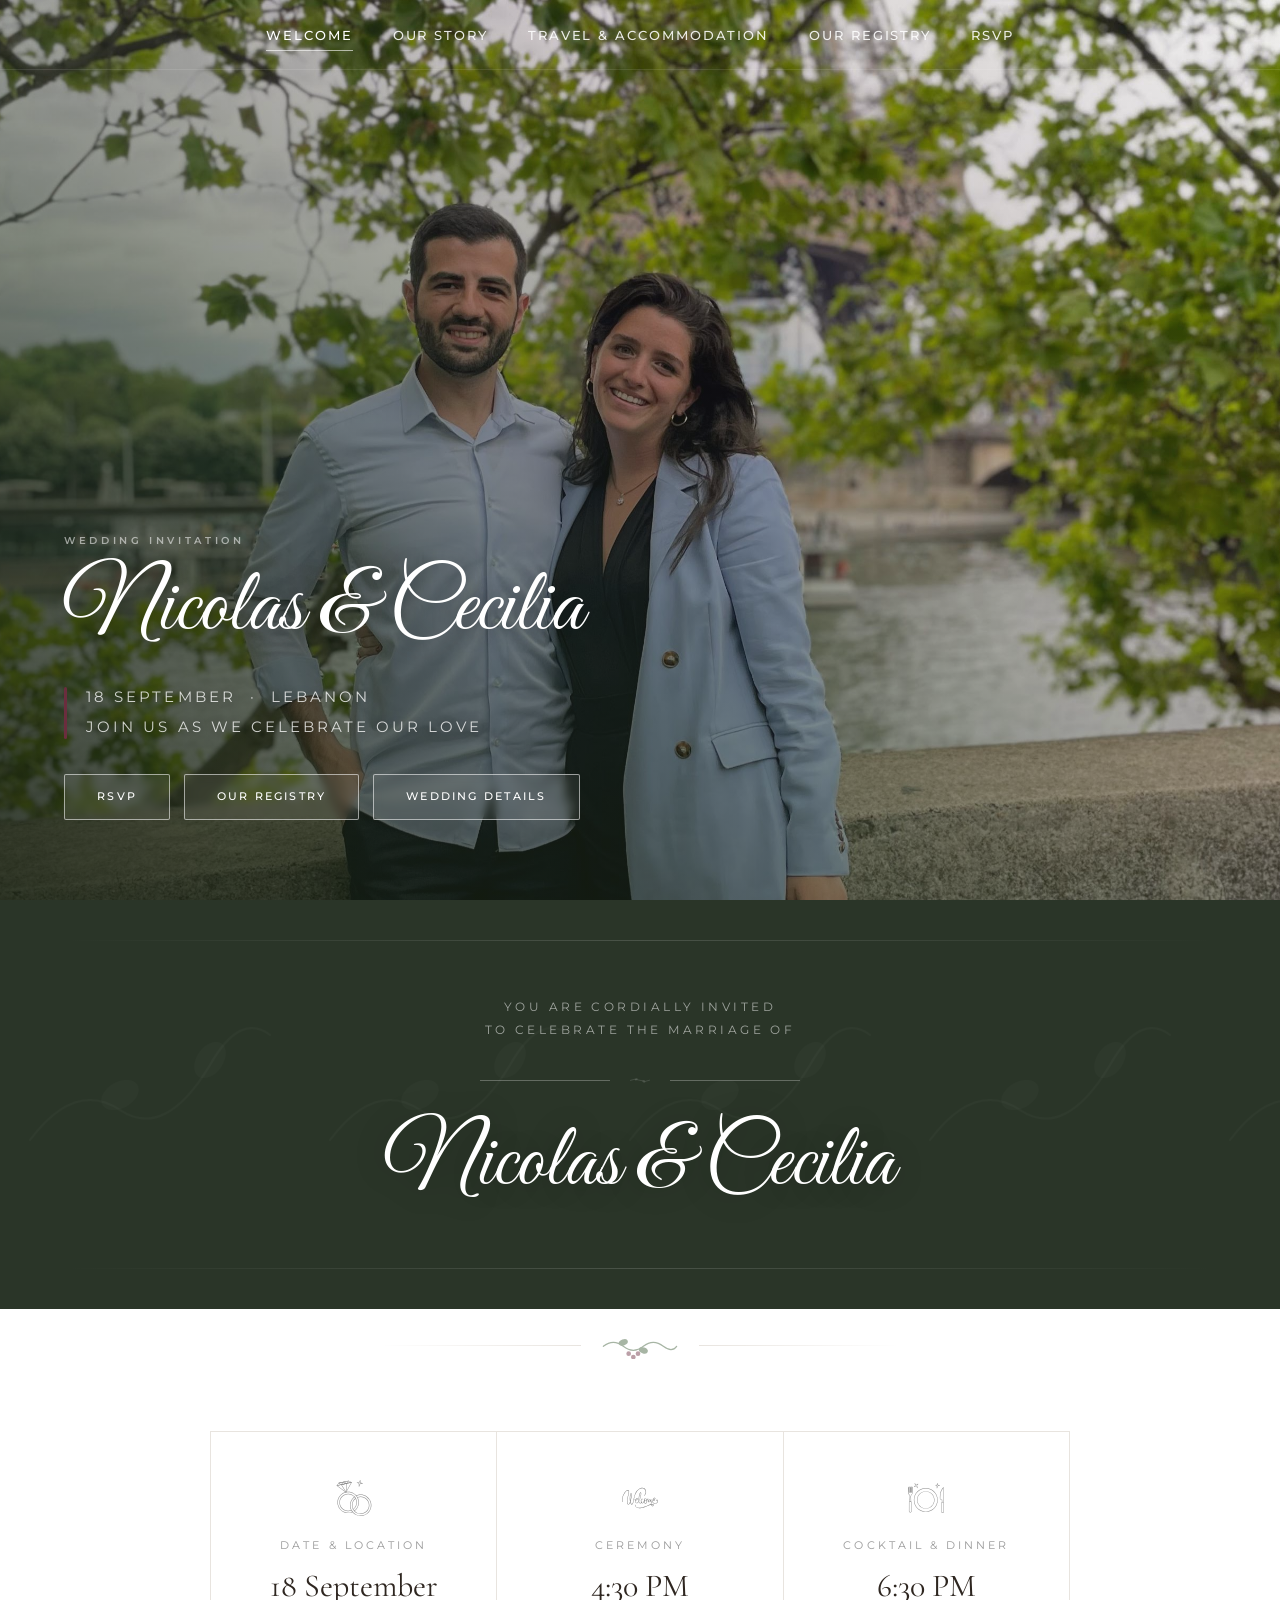
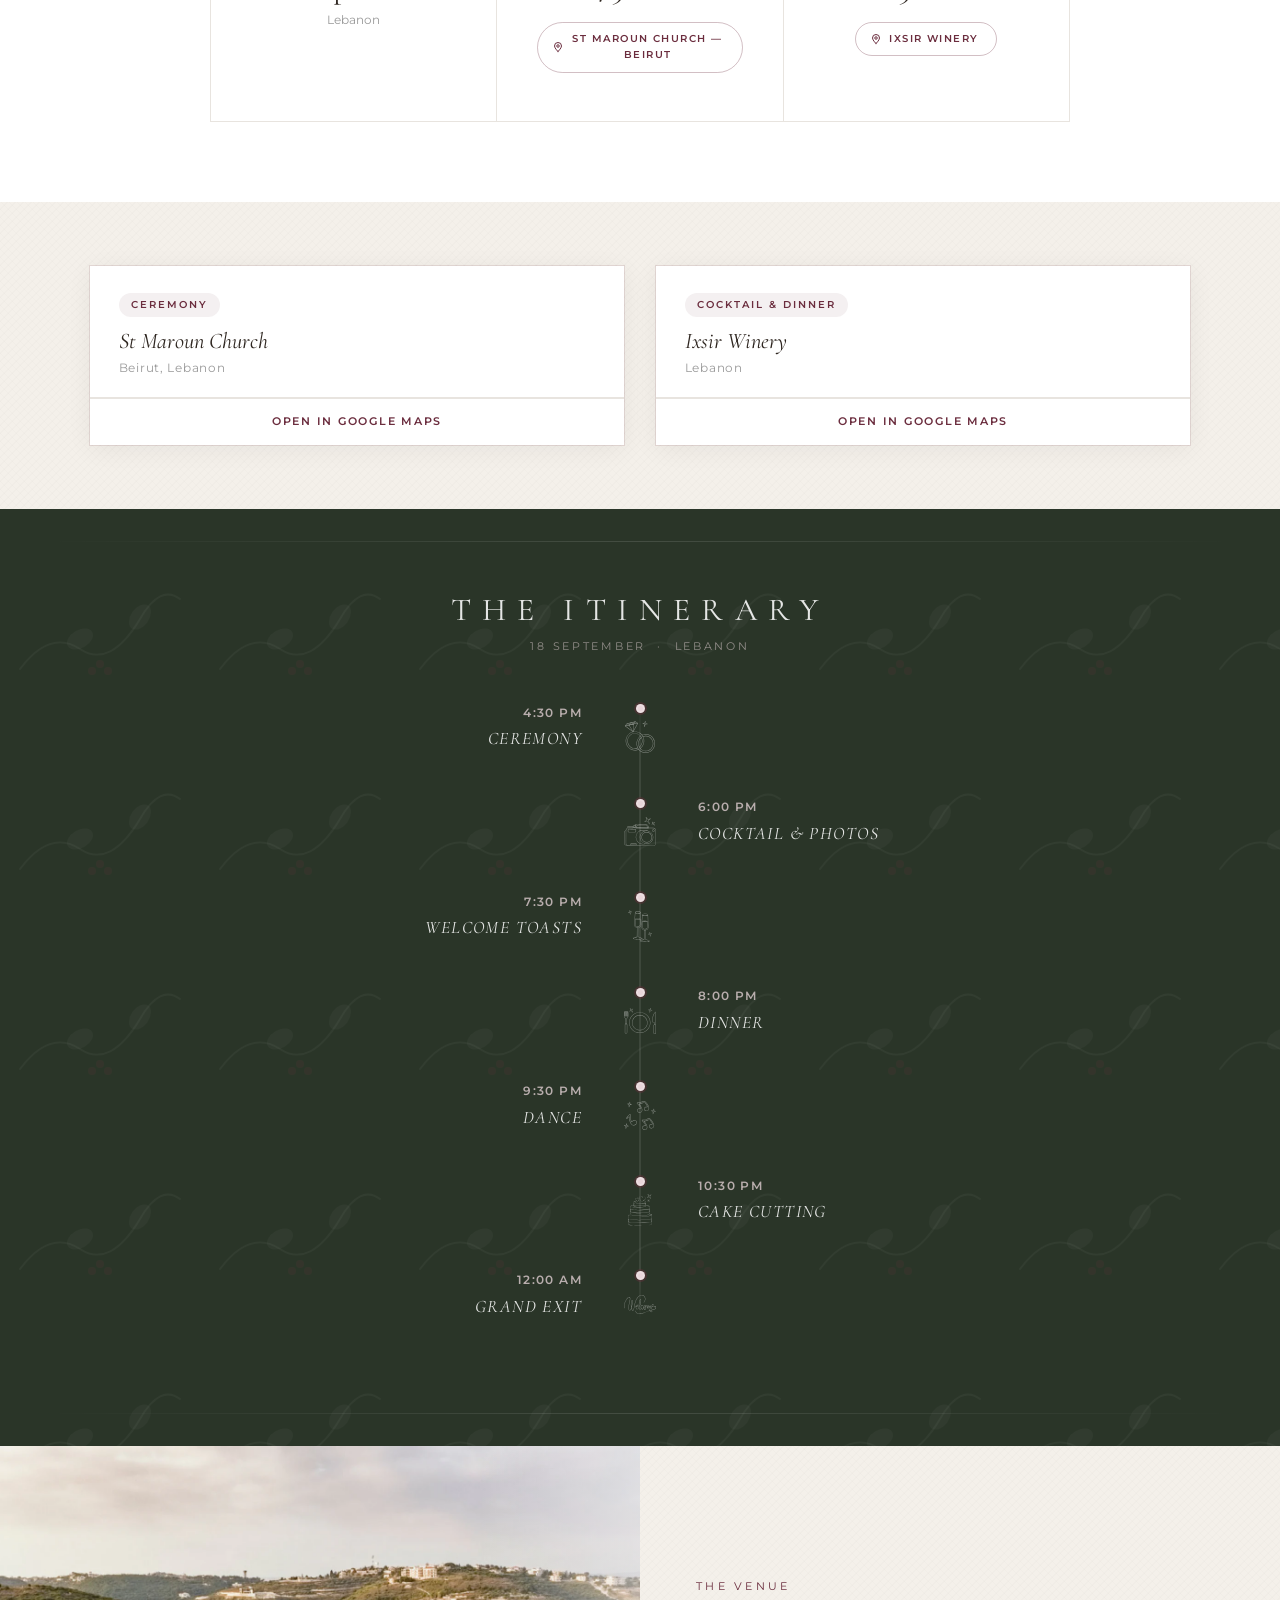
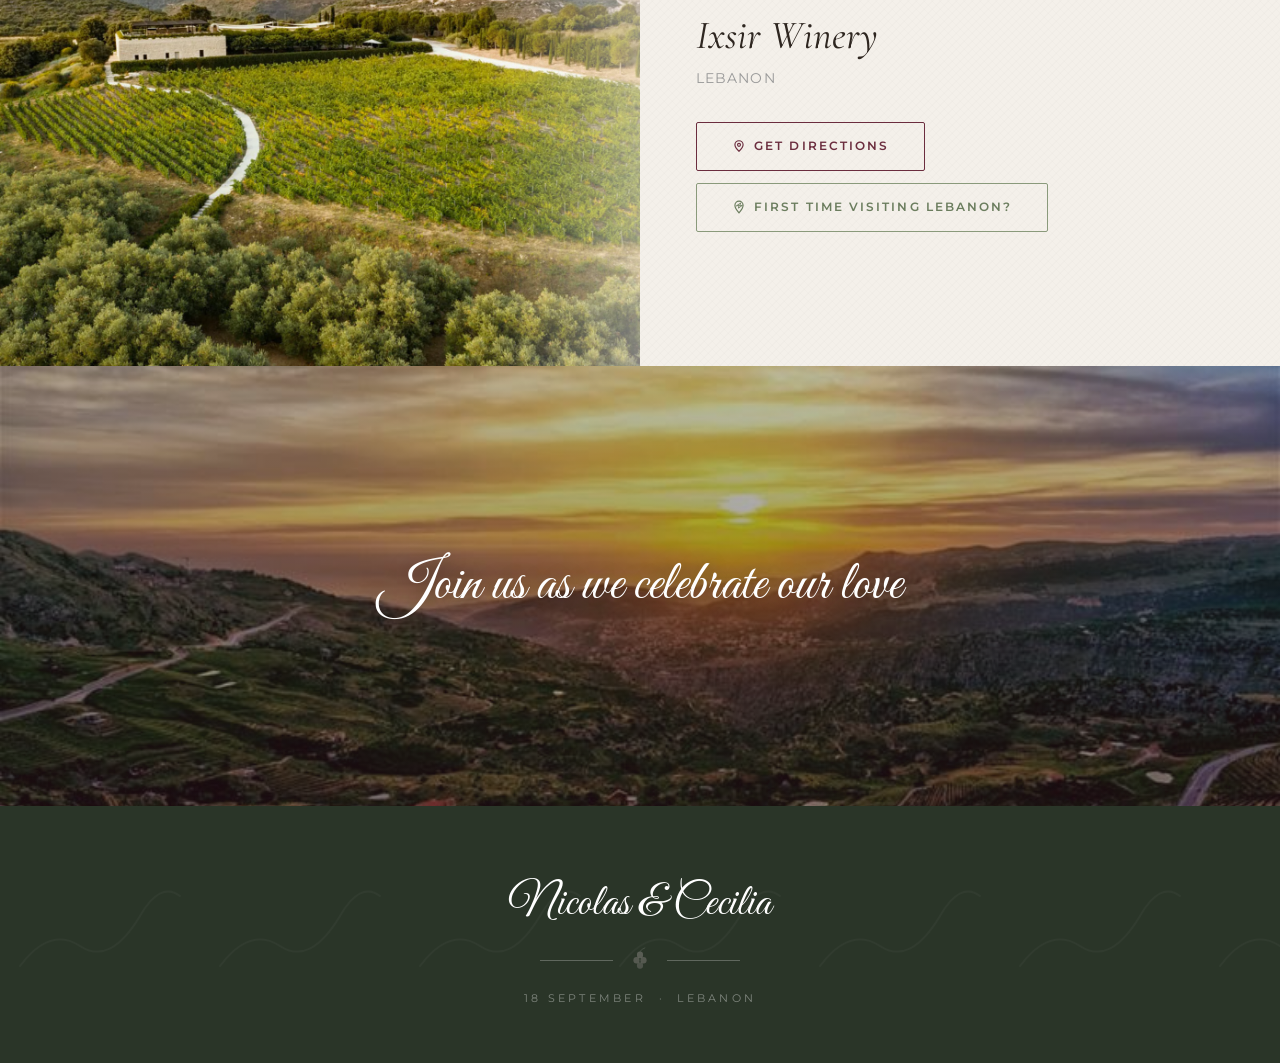
==== index.html @ f7b19413 "Updates on 7 April" ====
<!DOCTYPE html>
<html lang="en">
<head>
    <meta charset="UTF-8">
    <meta name="viewport" content="width=device-width, initial-scale=1.0">
    <title>Nicolas & Cecilia — Wedding</title>

    <!-- Google Fonts -->
    <link rel="preconnect" href="https://fonts.googleapis.com">
    <link rel="preconnect" href="https://fonts.gstatic.com" crossorigin>
    <link href="https://fonts.googleapis.com/css2?family=Cormorant+Garamond:ital,wght@0,400;0,600;1,400&family=Great+Vibes&family=Montserrat:wght@300;400;500;600&display=swap" rel="stylesheet">

    <!-- Stylesheets -->
    <link rel="stylesheet" href="css/style.css">

    <!-- Leaflet CSS (local copy for offline support) -->
    <link rel="stylesheet" href="css/leaflet.css">

    <style>
    /* ============================================================
       HOME PAGE — WINERY EDITION
    ============================================================ */

    /* ---- HERO (home page overrides only) ---- */
    .hero {
        background-image: url('images/Home Page/Picture 1 - Top part.jpg');
        background-position: center 20%;
    }
    /* Winery-toned overlay: deep forest-green bottom-left → wine dark */
    .hero::before {
        background: linear-gradient(
            to top right,
            rgba(22, 32, 18, 0.88) 0%,
            rgba(32, 44, 28, 0.55) 38%,
            rgba(46, 18, 28, 0.22) 70%,
            rgba(22, 14, 10, 0.04) 100%
        );
    }

    .btn-outline-white {
        display: inline-block;
        font-family: var(--font-body);
        font-size: 0.7rem;
        font-weight: 500;
        letter-spacing: 0.2em;
        text-transform: uppercase;
        padding: 0.8rem 2rem;
        border: 1px solid rgba(255,255,255,0.55);
        color: #fff;
        border-radius: 2px;
        transition: all 0.35s;
        text-decoration: none;
        cursor: pointer;
        background: rgba(255,255,255,0.07);
        backdrop-filter: blur(4px);
        -webkit-backdrop-filter: blur(4px);
    }
    .btn-outline-white:hover {
        background: rgba(255,255,255,0.2);
        border-color: rgba(255,255,255,0.9);
        color: #fff;
    }


    /* ---- SECTION 2: INVITATION (elegant typographic panel) ---- */
    .invitation-section {
        background-color: var(--forest);
        background-image: url("data:image/svg+xml,%3Csvg xmlns='http://www.w3.org/2000/svg' width='300' height='300'%3E%3Cpath d='M30 240 Q75 180 120 210 Q165 240 210 165 Q240 112 270 135' stroke='rgba(255,255,255,0.025)' stroke-width='2' fill='none' stroke-linecap='round'/%3E%3Cellipse cx='120' cy='195' rx='20' ry='13' transform='rotate(-30 120 195)' fill='rgba(255,255,255,0.02)'/%3E%3Cellipse cx='210' cy='160' rx='20' ry='13' transform='rotate(-55 210 160)' fill='rgba(255,255,255,0.02)'/%3E%3C/svg%3E");
        background-size: 300px 300px;
        padding: 6rem 2rem;
        text-align: center;
        color: #fff;
        position: relative;
    }

    .invitation-section::before {
        content: '';
        position: absolute;
        top: 2.5rem; left: 4rem; right: 4rem;
        height: 1px;
        background: linear-gradient(to right, transparent, rgba(255,255,255,0.15), transparent);
    }
    .invitation-section::after {
        content: '';
        position: absolute;
        bottom: 2.5rem; left: 4rem; right: 4rem;
        height: 1px;
        background: linear-gradient(to right, transparent, rgba(255,255,255,0.15), transparent);
    }

    .invitation-inner {
        max-width: 680px;
        margin: 0 auto;
    }

    .invitation-lead {
        font-family: var(--font-body);
        font-size: 0.72rem;
        letter-spacing: 0.3em;
        text-transform: uppercase;
        color: rgba(255,255,255,0.55);
        margin-bottom: 2.2rem;
        line-height: 2;
    }

    .invitation-names {
        font-family: var(--font-script);
        font-size: clamp(3.5rem, 8vw, 5.5rem);
        color: #fff;
        line-height: 1.1;
        text-shadow: 0 2px 30px rgba(0,0,0,0.25);
    }

    /* Vine ornament between text and names */
    .invitation-ornament {
        display: flex;
        align-items: center;
        justify-content: center;
        gap: 1.2rem;
        margin: 1.8rem auto 2rem;
        max-width: 320px;
        opacity: 0.45;
    }
    .invitation-ornament::before,
    .invitation-ornament::after {
        content: '';
        flex: 1;
        height: 1px;
        background: rgba(255,255,255,0.6);
    }
    .invitation-ornament svg {
        width: 22px;
        flex-shrink: 0;
    }


    /* ---- SECTION 3: VINE SEPARATOR (between sections) ---- */
    .vine-divider {
        display: flex;
        align-items: center;
        justify-content: center;
        gap: 1.2rem;
        padding: 0.5rem 2rem;
        background: var(--warm-white);
    }
    .vine-divider::before,
    .vine-divider::after {
        content: '';
        flex: 1;
        max-width: 200px;
        height: 1px;
        background: linear-gradient(to right, transparent, var(--border-light));
    }
    .vine-divider::after {
        background: linear-gradient(to left, transparent, var(--border-light));
    }
    .vine-divider svg {
        width: 48px;
        flex-shrink: 0;
        opacity: 0.55;
    }


    /* ---- SECTION 3: INFO CARDS ---- */
    .info-cards-section {
        background: var(--warm-white);
        padding: 3rem 2rem 5rem;
    }

    .info-cards {
        display: flex;
        gap: 0;
        justify-content: center;
        flex-wrap: wrap;
        margin-top: 0;
        border: 1px solid var(--border-light);
        max-width: 860px;
        margin: 0 auto;
    }

    .info-card {
        text-align: center;
        padding: 3rem 2.5rem;
        min-width: 240px;
        flex: 1;
        border-right: 1px solid var(--border-light);
        position: relative;
    }
    .info-card:last-child { border-right: none; }

    .info-card .card-icon {
        width: 36px;
        height: 36px;
        margin: 0 auto 1.3rem;
        opacity: 0.6;
    }

    .info-card .card-label {
        font-family: var(--font-body);
        font-size: 0.68rem;
        letter-spacing: 0.28em;
        text-transform: uppercase;
        color: var(--text-light);
        margin-bottom: 0.7rem;
    }

    .info-card .card-value {
        font-family: var(--font-heading);
        font-size: 2rem;
        color: var(--text-dark);
        line-height: 1.25;
        font-weight: 400;
    }

    .info-card .card-sub {
        font-family: var(--font-body);
        font-size: 0.78rem;
        color: var(--text-light);
        margin-top: 0.3rem;
    }

    /* Sleek pill location button */
    .card-place-btn {
        display: inline-flex;
        align-items: center;
        gap: 0.45rem;
        font-family: var(--font-body);
        font-size: 0.65rem;
        font-weight: 600;
        letter-spacing: 0.14em;
        text-transform: uppercase;
        color: var(--wine);
        background: transparent;
        border: 1px solid rgba(107,45,62,0.3);
        border-radius: 50px;
        padding: 0.5rem 1.1rem 0.5rem 0.85rem;
        margin-top: 1rem;
        transition: background 0.25s, border-color 0.25s, color 0.25s;
        text-decoration: none;
    }
    .card-place-btn svg {
        width: 12px;
        height: 12px;
        flex-shrink: 0;
    }
    .card-place-btn:hover {
        background: var(--wine);
        border-color: var(--wine);
        color: #fff;
    }
    .card-place-btn:hover svg path { stroke: #fff; }


    /* ---- MAPS SECTION ---- */
    .maps-section {
        background: var(--parchment);
        background-image:
            repeating-linear-gradient(45deg,  rgba(0,0,0,0.01) 0, rgba(0,0,0,0.01) 1px, transparent 0, transparent 50%),
            repeating-linear-gradient(-45deg, rgba(0,0,0,0.01) 0, rgba(0,0,0,0.01) 1px, transparent 0, transparent 50%);
        background-size: 8px 8px;
        padding: 4rem 2rem;
    }

    .maps-grid {
        display: grid;
        grid-template-columns: 1fr 1fr;
        gap: 2rem;
        max-width: 1100px;
        margin: 0 auto;
    }

    .map-card {
        background: #fff;
        box-shadow:
            0 0 0 1px rgba(107,45,62,0.12),
            0 4px 24px rgba(0,0,0,0.06);
        overflow: hidden;
        display: flex;
        flex-direction: column;
    }

    .map-card-label {
        padding: 1.5rem 1.8rem 1.2rem;
        border-bottom: 1px solid var(--border-light);
    }

    .map-card-tag {
        display: inline-block;
        font-family: var(--font-body);
        font-size: 0.62rem;
        font-weight: 600;
        letter-spacing: 0.2em;
        text-transform: uppercase;
        color: var(--wine);
        background: rgba(107,45,62,0.07);
        border-radius: 50px;
        padding: 0.25rem 0.75rem;
        margin-bottom: 0.6rem;
    }

    .map-card-title {
        font-family: var(--font-heading);
        font-size: 1.4rem;
        color: var(--text-dark);
        font-style: italic;
        margin-bottom: 0.2rem;
    }

    .map-card-sub {
        font-family: var(--font-body);
        font-size: 0.73rem;
        color: var(--text-light);
        letter-spacing: 0.06em;
    }

    .map-embed {
        height: 300px;
        position: relative;
        overflow: hidden;
        flex: 1;
        /* Override default Leaflet link colour to match site theme */
    }

    /* Leaflet attribution link colour */
    .map-embed .leaflet-control-attribution a {
        color: var(--wine) !important;
    }

    .map-card-btn {
        display: block;
        text-align: center;
        font-family: var(--font-body);
        font-size: 0.68rem;
        font-weight: 600;
        letter-spacing: 0.16em;
        text-transform: uppercase;
        color: var(--wine);
        padding: 0.9rem 1.5rem;
        border-top: 1px solid var(--border-light);
        transition: background 0.25s, color 0.25s;
        text-decoration: none;
    }

    .map-card-btn:hover {
        background: var(--wine);
        color: #fff;
    }

    @media (max-width: 768px) {
        .maps-grid { grid-template-columns: 1fr; gap: 1.5rem; }
        .map-embed { height: 240px; }
        .maps-section { padding: 3rem 1.5rem; }
    }


    /* ---- SECTION 4: ITINERARY (winery cellar feel) ---- */
    .itinerary-section {
        background-color: var(--forest);
        /* Repeating vine-leaf tile — very subtle */
        background-image: url("data:image/svg+xml,%3Csvg xmlns='http://www.w3.org/2000/svg' width='200' height='200'%3E%3Cpath d='M20 160 Q50 120 80 140 Q110 160 140 110 Q160 75 180 90' stroke='rgba(255,255,255,0.04)' stroke-width='1.8' fill='none' stroke-linecap='round'/%3E%3Cellipse cx='80' cy='130' rx='14' ry='9' transform='rotate(-30 80 130)' fill='rgba(255,255,255,0.03)'/%3E%3Cellipse cx='140' cy='108' rx='14' ry='9' transform='rotate(-55 140 108)' fill='rgba(255,255,255,0.03)'/%3E%3Ccircle cx='100' cy='155' r='4' fill='rgba(107,45,62,0.15)'/%3E%3Ccircle cx='108' cy='162' r='4' fill='rgba(107,45,62,0.15)'/%3E%3Ccircle cx='92' cy='162' r='4' fill='rgba(107,45,62,0.15)'/%3E%3C/svg%3E");
        background-size: 200px 200px;
        padding: 5rem 2rem;
        position: relative;
    }

    /* Thin top/bottom border inside the section */
    .itinerary-section::before {
        content: '';
        position: absolute;
        top: 2rem; left: 3rem; right: 3rem;
        height: 1px;
        background: linear-gradient(to right, transparent, rgba(255,255,255,0.12), transparent);
    }
    .itinerary-section::after {
        content: '';
        position: absolute;
        bottom: 2rem; left: 3rem; right: 3rem;
        height: 1px;
        background: linear-gradient(to right, transparent, rgba(255,255,255,0.12), transparent);
    }

    /* Section heading styled like a winery program title */
    .itinerary-heading {
        font-family: var(--font-heading);
        font-size: clamp(1.4rem, 3vw, 2rem);
        letter-spacing: 0.35em;
        text-transform: uppercase;
        color: rgba(255,255,255,0.88);
        text-align: center;
        margin-bottom: 0.5rem;
    }
    .itinerary-subheading {
        font-family: var(--font-body);
        font-size: 0.68rem;
        letter-spacing: 0.25em;
        text-transform: uppercase;
        color: rgba(232,213,217,0.55);
        text-align: center;
        margin-bottom: 3rem;
    }

    /* Timeline */
    .itinerary-timeline {
        position: relative;
        max-width: 780px;
        margin: 0 auto;
    }
    .itinerary-timeline::before {
        content: '';
        position: absolute;
        top: 0; bottom: 0;
        left: 50%;
        transform: translateX(-50%);
        width: 1px;
        background: linear-gradient(to bottom, transparent, rgba(255,255,255,0.18) 8%, rgba(255,255,255,0.18) 92%, transparent);
    }

    .timeline-row {
        display: grid;
        grid-template-columns: 1fr 52px 1fr;
        align-items: center;
        margin-bottom: 2.8rem;
    }
    .timeline-left  { text-align: right; padding-right: 2rem; }
    .timeline-right { text-align: left;  padding-left:  2rem; }

    .timeline-center {
        display: flex;
        flex-direction: column;
        align-items: center;
        gap: 0.5rem;
        position: relative;
        z-index: 2;
    }
    .timeline-dot {
        width: 9px; height: 9px;
        border-radius: 50%;
        background: var(--wine-light);
        border: 2px solid rgba(255,255,255,0.2);
        box-shadow: 0 0 0 2px rgba(107,45,62,0.4);
        flex-shrink: 0;
    }
    .timeline-icon {
        width: 32px; height: 32px;
        object-fit: contain;
        opacity: 0.45;
        filter: brightness(0) invert(1);
    }

    .timeline-time {
        font-family: var(--font-body);
        font-size: 0.72rem;
        font-weight: 600;
        letter-spacing: 0.12em;
        color: rgba(232,213,217,0.75);
        text-transform: uppercase;
        margin-bottom: 0.2rem;
    }
    .timeline-label {
        font-family: var(--font-heading);
        font-size: 1.1rem;
        letter-spacing: 0.08em;
        text-transform: uppercase;
        color: rgba(255,255,255,0.88);
        font-style: italic;
    }


    /* ---- SECTION 5: VENUE ---- */
    .venue-section {
        display: grid;
        grid-template-columns: 1fr 1fr;
        min-height: 520px;
    }
    .venue-img {
        background: url('images/Home Page/winery.webp') center/cover no-repeat;
        min-height: 420px;
        position: relative;
    }
    /* Subtle wine-toned edge vignette on venue photo */
    .venue-img::after {
        content: '';
        position: absolute;
        inset: 0;
        background: linear-gradient(to right, transparent 75%, rgba(250,248,245,0.5));
    }
    .venue-info {
        display: flex;
        flex-direction: column;
        justify-content: center;
        padding: 4rem 3.5rem;
        background: var(--parchment);
        background-image:
            repeating-linear-gradient(45deg,  rgba(0,0,0,0.01) 0, rgba(0,0,0,0.01) 1px, transparent 0, transparent 50%),
            repeating-linear-gradient(-45deg, rgba(0,0,0,0.01) 0, rgba(0,0,0,0.01) 1px, transparent 0, transparent 50%);
        background-size: 8px 8px;
    }
    .venue-info h2 {
        font-family: var(--font-body);
        font-size: 0.68rem;
        letter-spacing: 0.3em;
        text-transform: uppercase;
        color: var(--wine);
        margin-bottom: 1rem;
    }
    .venue-info h3 {
        font-family: var(--font-heading);
        font-size: 2.5rem;
        margin-bottom: 0.4rem;
        color: var(--text-dark);
        font-style: italic;
    }
    .venue-info p {
        color: var(--text-light);
        margin-bottom: 2rem;
        letter-spacing: 0.08em;
        font-size: 0.85rem;
        text-transform: uppercase;
    }
    .btn-directions {
        display: inline-flex;
        align-items: center;
        gap: 0.5rem;
        font-family: var(--font-body);
        font-size: 0.72rem;
        font-weight: 600;
        letter-spacing: 0.18em;
        text-transform: uppercase;
        padding: 0.9rem 2.2rem;
        border: 1px solid var(--wine);
        color: var(--wine);
        border-radius: 2px;
        transition: all 0.3s;
        text-decoration: none;
        cursor: pointer;
        width: fit-content;
    }
    .btn-directions:hover {
        background: var(--wine);
        color: #fff;
    }
    .btn-directions-outline {
        background: transparent;
        color: var(--sage-dark);
        border-color: var(--sage);
    }
    .btn-directions-outline:hover {
        background: var(--sage-dark);
        border-color: var(--sage-dark);
        color: #fff;
    }


    /* ---- PHOTO STRIP ---- */
    .photo-strip {
        height: 440px;
        background-size: cover;
        background-position: center;
        background-repeat: no-repeat;
        position: relative;
        display: flex;
        align-items: center;
        justify-content: center;
    }
    .photo-strip::before {
        content: '';
        position: absolute; inset: 0;
        background: linear-gradient(
            to bottom,
            rgba(32,44,28,0.3) 0%,
            rgba(46,18,28,0.55) 100%
        );
    }
    .photo-strip-content {
        position: relative;
        z-index: 2;
        text-align: center;
        padding: 0 2rem;
    }
    .photo-strip-text {
        color: #fff;
        font-family: var(--font-script);
        font-size: clamp(2.2rem, 5vw, 3.5rem);
        text-shadow: 0 2px 20px rgba(0,0,0,0.4);
        line-height: 1.3;
    }
    .photo-strip-sub {
        font-family: var(--font-body);
        font-size: 0.68rem;
        letter-spacing: 0.3em;
        text-transform: uppercase;
        color: rgba(255,255,255,0.65);
        margin-top: 1rem;
    }


    /* ---- FOOTER ---- */
    .site-footer {
        background: var(--forest);
        background-image: url("data:image/svg+xml,%3Csvg xmlns='http://www.w3.org/2000/svg' width='200' height='200'%3E%3Cpath d='M20 160 Q50 120 80 140 Q110 160 140 110 Q160 75 180 90' stroke='rgba(255,255,255,0.03)' stroke-width='1.8' fill='none' stroke-linecap='round'/%3E%3C/svg%3E");
        background-size: 200px 200px;
        color: rgba(255,255,255,0.85);
        text-align: center;
        padding: 4.5rem 2rem 3.5rem;
    }
    .footer-script {
        font-family: var(--font-script);
        font-size: 2.8rem;
        color: #fff;
        margin-bottom: 0.5rem;
        line-height: 1.2;
    }
    .footer-ornament {
        display: flex;
        align-items: center;
        justify-content: center;
        gap: 1rem;
        margin: 1rem auto;
        max-width: 200px;
    }
    .footer-ornament::before,
    .footer-ornament::after {
        content: '';
        flex: 1;
        height: 1px;
        background: rgba(255,255,255,0.25);
    }
    .footer-ornament svg {
        width: 22px;
        opacity: 0.5;
    }
    .footer-date {
        font-family: var(--font-body);
        font-size: 0.68rem;
        letter-spacing: 0.3em;
        text-transform: uppercase;
        color: rgba(255,255,255,0.4);
        margin-top: 0.5rem;
    }


    /* ---- RESPONSIVE ---- */
    @media (max-width: 768px) {
        .venue-section { grid-template-columns: 1fr; }
        .venue-img { min-height: 280px; }
        .venue-img::after { background: linear-gradient(to bottom, transparent 80%, rgba(250,248,245,0.5)); }
        .venue-info { padding: 2.5rem 1.5rem; }

        .photo-strip { height: 280px; }

        .info-cards {
            flex-direction: column;
            border: none;
            gap: 0;
        }
        .info-card {
            border-right: none;
            border-bottom: 1px solid var(--border-light);
            padding: 2rem 1.5rem;
        }
        .info-card:last-child { border-bottom: none; }

        .invitation-section { padding: 4rem 1.5rem; }
        .invitation-section::before,
        .invitation-section::after { left: 1.5rem; right: 1.5rem; }

        /* Timeline stacks left on mobile */
        .itinerary-timeline::before { left: 26px; transform: none; }
        .timeline-row {
            display: flex;
            align-items: center;
            margin-bottom: 2rem;
        }
        .timeline-center { order: 1; flex-shrink: 0; width: 52px; }
        .timeline-left,
        .timeline-right { order: 2; text-align: left; padding-left: 1rem; padding-right: 0; }
        .timeline-empty { display: none; }

        .itinerary-section::before,
        .itinerary-section::after { left: 1.5rem; right: 1.5rem; }
    }

    @media (max-width: 480px) {
        .photo-strip { height: 220px; }
        .photo-strip-text { font-size: 2rem; }
    }
    </style>
</head>
<body>
    <!-- Navigation -->
    <nav class="site-nav" id="site-nav">
        <button class="nav-toggle" aria-label="Toggle navigation" aria-expanded="false">
            <span></span><span></span><span></span>
        </button>
        <ul class="nav-links">
            <li><a href="index.html">Welcome</a></li>
            <li><a href="our-story.html">Our Story</a></li>
            <li><a href="travel.html">Travel &amp; Accommodation</a></li>
            <li><a href="registry.html">Our Registry</a></li>
            <li><a href="rsvp.html">RSVP</a></li>
        </ul>
    </nav>

    <main>

        <!-- ==================== SECTION 1: HERO ==================== -->
        <section class="hero">
            <div class="hero-content">
                <span class="hero-page-label">Wedding Invitation</span>
                <h1 class="script-heading">Nicolas &amp; Cecilia</h1>
                <div class="hero-accent-block">
                    <div class="hero-accent-line"></div>
                    <div class="hero-subtitle-block">
                        <p>18 September &nbsp;·&nbsp; Lebanon</p>
                        <p>Join us as we celebrate our love</p>
                    </div>
                </div>
                <div class="hero-cta">
                    <a href="rsvp.html" class="btn-outline-white">RSVP</a>
                    <a href="registry.html" class="btn-outline-white">Our Registry</a>
                    <a href="#wedding-details" class="btn-outline-white">Wedding Details</a>
                </div>
            </div>
        </section>


        <!-- ==================== SECTION 2: INVITATION ==================== -->
        <section class="invitation-section">
            <div class="invitation-inner fade-in">

                <p class="invitation-lead">You are cordially invited<br>to celebrate the marriage of</p>

                <!-- Vine ornament divider -->
                <div class="invitation-ornament">
                    <svg viewBox="0 0 80 24" xmlns="http://www.w3.org/2000/svg" fill="none">
                        <path d="M5 12 Q20 4 40 12 Q60 20 75 12" stroke="rgba(255,255,255,0.7)" stroke-width="1.4" stroke-linecap="round"/>
                        <ellipse cx="26" cy="8" rx="6" ry="4" transform="rotate(-20 26 8)" fill="rgba(255,255,255,0.25)"/>
                        <ellipse cx="54" cy="16" rx="6" ry="4" transform="rotate(20 54 16)" fill="rgba(255,255,255,0.25)"/>
                    </svg>
                </div>

                <p class="invitation-names">Nicolas &amp; Cecilia</p>

            </div>
        </section>


        <!-- Vine divider between sections -->
        <div class="vine-divider" style="background:var(--warm-white); padding: 1.5rem 2rem;">
            <svg viewBox="0 0 120 40" xmlns="http://www.w3.org/2000/svg" fill="none" style="width:80px;opacity:0.45;">
                <path d="M5 20 Q20 8 35 20 Q50 32 65 20 Q80 8 95 20 Q108 30 115 20" stroke="#3d5c38" stroke-width="1.8" stroke-linecap="round"/>
                <ellipse cx="35" cy="14" rx="7" ry="4.5" transform="rotate(-20 35 14)" fill="#3d5c38"/>
                <ellipse cx="65" cy="26" rx="7" ry="4.5" transform="rotate(20 65 26)" fill="#3d5c38"/>
                <circle cx="50" cy="36" r="3.5" fill="#6b2d3e"/>
                <circle cx="57" cy="31" r="3.5" fill="#6b2d3e"/>
                <circle cx="43" cy="31" r="3.5" fill="#6b2d3e"/>
            </svg>
        </div>


        <!-- ==================== SECTION 3: DATE / CEREMONY / DINNER ==================== -->
        <section class="info-cards-section" id="wedding-details">
            <div class="info-cards">

                <!-- Date & Location -->
                <div class="info-card">
                    <img src="images/Rings.svg" alt="Date" class="card-icon">
                    <p class="card-label">Date &amp; Location</p>
                    <p class="card-value">18 September</p>
                    <p class="card-sub">Lebanon</p>
                </div>

                <!-- Ceremony -->
                <div class="info-card">
                    <img src="images/Welcome.svg" alt="Ceremony" class="card-icon">
                    <p class="card-label">Ceremony</p>
                    <p class="card-value">4:30 PM</p>
                    <a href="https://maps.app.goo.gl/B5763VcUenxgmd44A" target="_blank" class="card-place-btn">
                        <svg viewBox="0 0 24 24" fill="none" xmlns="http://www.w3.org/2000/svg">
                            <path d="M12 21s-7-6.5-7-11a7 7 0 0 1 14 0c0 4.5-7 11-7 11z" stroke="currentColor" stroke-width="2" stroke-linecap="round"/>
                            <circle cx="12" cy="10" r="2.5" stroke="currentColor" stroke-width="2"/>
                        </svg>
                        St Maroun Church — Beirut
                    </a>
                </div>

                <!-- Cocktail & Dinner -->
                <div class="info-card">
                    <img src="images/Dinner.svg" alt="Dinner" class="card-icon">
                    <p class="card-label">Cocktail &amp; Dinner</p>
                    <p class="card-value">6:30 PM</p>
                    <a href="https://maps.app.goo.gl/fbhv8z9wLBR5VeKf6" target="_blank" class="card-place-btn">
                        <svg viewBox="0 0 24 24" fill="none" xmlns="http://www.w3.org/2000/svg">
                            <path d="M12 21s-7-6.5-7-11a7 7 0 0 1 14 0c0 4.5-7 11-7 11z" stroke="currentColor" stroke-width="2" stroke-linecap="round"/>
                            <circle cx="12" cy="10" r="2.5" stroke="currentColor" stroke-width="2"/>
                        </svg>
                        Ixsir Winery
                    </a>
                </div>

            </div>
        </section>


        <!-- ==================== SECTION 3b: MAPS ==================== -->
        <section class="maps-section">
            <div class="maps-grid">

                <!-- Church map -->
                <div class="map-card">
                    <div class="map-card-label">
                        <span class="map-card-tag">Ceremony</span>
                        <h3 class="map-card-title">St Maroun Church</h3>
                        <p class="map-card-sub">Beirut, Lebanon</p>
                    </div>
                    <div class="map-embed" id="map-church" style="height:300px;width:100%;"></div>
                    <a href="https://maps.app.goo.gl/B5763VcUenxgmd44A" target="_blank" class="map-card-btn">Open in Google Maps</a>
                </div>

                <!-- Winery map -->
                <div class="map-card">
                    <div class="map-card-label">
                        <span class="map-card-tag">Cocktail &amp; Dinner</span>
                        <h3 class="map-card-title">Ixsir Winery</h3>
                        <p class="map-card-sub">Lebanon</p>
                    </div>
                    <div class="map-embed" id="map-winery" style="height:300px;width:100%;"></div>
                    <a href="https://maps.app.goo.gl/fbhv8z9wLBR5VeKf6" target="_blank" class="map-card-btn">Open in Google Maps</a>
                </div>

            </div>
        </section>


        <!-- ==================== SECTION 4: ITINERARY ==================== -->
        <section class="itinerary-section">
            <div class="section-content">
                <h2 class="itinerary-heading">The Itinerary</h2>
                <p class="itinerary-subheading">18 September &nbsp;·&nbsp; Lebanon</p>

                <div class="itinerary-timeline">

                    <!-- Ceremony — LEFT -->
                    <div class="timeline-row left-item">
                        <div class="timeline-left">
                            <p class="timeline-time">4:30 PM</p>
                            <p class="timeline-label">Ceremony</p>
                        </div>
                        <div class="timeline-center">
                            <div class="timeline-dot"></div>
                            <img src="images/Rings.svg" alt="" class="timeline-icon">
                        </div>
                        <div class="timeline-empty"></div>
                    </div>

                    <!-- Cocktail & Photos — RIGHT -->
                    <div class="timeline-row right-item">
                        <div class="timeline-empty"></div>
                        <div class="timeline-center">
                            <div class="timeline-dot"></div>
                            <img src="images/Camera.svg" alt="" class="timeline-icon">
                        </div>
                        <div class="timeline-right">
                            <p class="timeline-time">6:00 PM</p>
                            <p class="timeline-label">Cocktail &amp; Photos</p>
                        </div>
                    </div>

                    <!-- Welcome Toasts — LEFT -->
                    <div class="timeline-row left-item">
                        <div class="timeline-left">
                            <p class="timeline-time">7:30 PM</p>
                            <p class="timeline-label">Welcome Toasts</p>
                        </div>
                        <div class="timeline-center">
                            <div class="timeline-dot"></div>
                            <img src="images/Toast.svg" alt="" class="timeline-icon">
                        </div>
                        <div class="timeline-empty"></div>
                    </div>

                    <!-- Dinner — RIGHT -->
                    <div class="timeline-row right-item">
                        <div class="timeline-empty"></div>
                        <div class="timeline-center">
                            <div class="timeline-dot"></div>
                            <img src="images/Dinner.svg" alt="" class="timeline-icon">
                        </div>
                        <div class="timeline-right">
                            <p class="timeline-time">8:00 PM</p>
                            <p class="timeline-label">Dinner</p>
                        </div>
                    </div>

                    <!-- Dance — LEFT -->
                    <div class="timeline-row left-item">
                        <div class="timeline-left">
                            <p class="timeline-time">9:30 PM</p>
                            <p class="timeline-label">Dance</p>
                        </div>
                        <div class="timeline-center">
                            <div class="timeline-dot"></div>
                            <img src="images/Music.svg" alt="" class="timeline-icon">
                        </div>
                        <div class="timeline-empty"></div>
                    </div>

                    <!-- Cake Cutting — RIGHT -->
                    <div class="timeline-row right-item">
                        <div class="timeline-empty"></div>
                        <div class="timeline-center">
                            <div class="timeline-dot"></div>
                            <img src="images/Cake.svg" alt="" class="timeline-icon">
                        </div>
                        <div class="timeline-right">
                            <p class="timeline-time">10:30 PM</p>
                            <p class="timeline-label">Cake Cutting</p>
                        </div>
                    </div>

                    <!-- Grand Exit — LEFT -->
                    <div class="timeline-row left-item">
                        <div class="timeline-left">
                            <p class="timeline-time">12:00 AM</p>
                            <p class="timeline-label">Grand Exit</p>
                        </div>
                        <div class="timeline-center">
                            <div class="timeline-dot"></div>
                            <img src="images/Welcome.svg" alt="" class="timeline-icon">
                        </div>
                        <div class="timeline-empty"></div>
                    </div>

                </div>
            </div>
        </section>


        <!-- ==================== SECTION 5: VENUE ==================== -->
        <section class="section section-white" style="padding:0;">
            <div class="venue-section">
                <div class="venue-img"></div>
                <div class="venue-info">
                    <h2>The Venue</h2>
                    <h3>Ixsir Winery</h3>
                    <p>Lebanon</p>
                    <div style="display:flex; flex-direction:column; gap:0.75rem; align-items:flex-start;">
                        <a href="https://maps.app.goo.gl/fbhv8z9wLBR5VeKf6" class="btn-directions" target="_blank">
                            <svg viewBox="0 0 24 24" fill="none" xmlns="http://www.w3.org/2000/svg" style="width:14px;height:14px;flex-shrink:0;">
                                <path d="M12 21s-7-6.5-7-11a7 7 0 0 1 14 0c0 4.5-7 11-7 11z" stroke="currentColor" stroke-width="2" stroke-linecap="round"/>
                                <circle cx="12" cy="10" r="2.5" stroke="currentColor" stroke-width="2"/>
                            </svg>
                            Get Directions
                        </a>
                        <a href="travel.html" class="btn-directions btn-directions-outline">
                            <svg viewBox="0 0 24 24" fill="none" xmlns="http://www.w3.org/2000/svg" style="width:14px;height:14px;flex-shrink:0;">
                                <path d="M12 2C8.13 2 5 5.13 5 9c0 5.25 7 13 7 13s7-7.75 7-13c0-3.87-3.13-7-7-7z" stroke="currentColor" stroke-width="2" stroke-linecap="round"/>
                                <path d="M9 9l6-4-2 5 5-1-7 5 1-5-4 1z" stroke="currentColor" stroke-width="1.5" stroke-linecap="round" stroke-linejoin="round"/>
                            </svg>
                            First time visiting Lebanon?
                        </a>
                    </div>
                </div>
            </div>
        </section>


        <!-- ==================== SECTION 6: PHOTO STRIP ==================== -->
        <section class="photo-strip" style="background-image: url('images/Home Page/lebanon-sunset-mountains-scenery-sunsets-sunset-6-3-2019-10-53-29-pm-m.jpg');">
            <div class="photo-strip-content">
                <p class="photo-strip-text">Join us as we celebrate our love</p>
            </div>
        </section>

    </main>


    <!-- ==================== FOOTER ==================== -->
    <footer class="site-footer">
        <p class="footer-script">Nicolas &amp; Cecilia</p>
        <div class="footer-ornament">
            <!-- Small grape cluster ornament -->
            <svg viewBox="0 0 50 60" xmlns="http://www.w3.org/2000/svg">
                <ellipse cx="25" cy="18" rx="7" ry="7.5" fill="rgba(232,213,217,0.5)"/>
                <ellipse cx="17" cy="30" rx="7" ry="7.5" fill="rgba(232,213,217,0.45)"/>
                <ellipse cx="33" cy="30" rx="7" ry="7.5" fill="rgba(232,213,217,0.45)"/>
                <ellipse cx="25" cy="42" rx="7" ry="7.5" fill="rgba(232,213,217,0.38)"/>
                <path d="M25 10 Q30 4 36 2" stroke="rgba(255,255,255,0.4)" stroke-width="1.5" fill="none" stroke-linecap="round"/>
            </svg>
        </div>
        <p class="footer-date">18 September &nbsp;·&nbsp; Lebanon</p>
    </footer>


    <!-- Leaflet JS (local copy for offline support) -->
    <script src="js/leaflet.js"></script>

    <!-- Scripts -->
    <script src="js/main.js"></script>
    <script>
        // Transparent nav → solid on scroll
        const nav = document.getElementById('site-nav');
        function updateNav() {
            nav.classList.toggle('scrolled', window.scrollY > 80);
        }
        window.addEventListener('scroll', updateNav, { passive: true });
        updateNav();

        // Smooth scroll for anchor links
        document.querySelectorAll('a[href^="#"]').forEach(anchor => {
            anchor.addEventListener('click', function(e) {
                const target = document.querySelector(this.getAttribute('href'));
                if (target) {
                    e.preventDefault();
                    target.scrollIntoView({ behavior: 'smooth', block: 'start' });
                }
            });
        });

        // ---- LEAFLET MAPS ----
        // Safe init: works whether DOMContentLoaded has fired or not
        function initMaps() {
            if (typeof L === 'undefined') return; // Leaflet not loaded yet

            // Tile layer: CartoDB Positron — clean, minimal, no API key needed
            var tileUrl    = 'https://{s}.basemaps.cartocdn.com/light_all/{z}/{x}/{y}{r}.png';
            var tileAttrib = '&copy; <a href="https://www.openstreetmap.org/copyright">OpenStreetMap</a> &copy; <a href="https://carto.com/attributions">CARTO</a>';

            // Custom wine-red teardrop marker
            function wineMarker() {
                return L.divIcon({
                    className: '',
                    html: '<svg xmlns="http://www.w3.org/2000/svg" width="28" height="40" viewBox="0 0 28 40"><path d="M14 0C6.27 0 0 6.27 0 14c0 9.75 14 26 14 26S28 23.75 28 14C28 6.27 21.73 0 14 0z" fill="#6b2d3e"/><circle cx="14" cy="14" r="6" fill="rgba(255,255,255,0.4)"/></svg>',
                    iconSize:    [28, 40],
                    iconAnchor:  [14, 40],
                    popupAnchor: [0, -42]
                });
            }

            // Map 1: St Maroun Church, Gemmayzeh, Beirut
            if (document.getElementById('map-church') && !document.getElementById('map-church')._leaflet_id) {
                var mapChurch = L.map('map-church', { scrollWheelZoom: false });
                L.tileLayer(tileUrl, { attribution: tileAttrib, maxZoom: 19 }).addTo(mapChurch);
                mapChurch.setView([33.8934, 35.5195], 15);
                L.marker([33.8934, 35.5195], { icon: wineMarker() })
                    .addTo(mapChurch)
                    .bindPopup('<b>St Maroun Church</b><br>Gemmayzeh, Beirut');
                setTimeout(function () { mapChurch.invalidateSize(); }, 300);
            }

            // Map 2: Ixsir Winery, Batroun, Lebanon
            if (document.getElementById('map-winery') && !document.getElementById('map-winery')._leaflet_id) {
                var mapWinery = L.map('map-winery', { scrollWheelZoom: false });
                L.tileLayer(tileUrl, { attribution: tileAttrib, maxZoom: 19 }).addTo(mapWinery);
                mapWinery.setView([34.2545, 35.6658], 14);
                L.marker([34.2545, 35.6658], { icon: wineMarker() })
                    .addTo(mapWinery)
                    .bindPopup('<b>Ixsir Winery</b><br>Batroun, Lebanon');
                setTimeout(function () { mapWinery.invalidateSize(); }, 300);
            }
        }

        // Run immediately (script is at bottom of body, DOM is ready)
        if (document.readyState === 'loading') {
            document.addEventListener('DOMContentLoaded', initMaps);
        } else {
            initMaps();
        }
    </script>
</body>
</html>
---- css/style.css ----
/* ============================================
   Nicolas & Cecilia — Wedding Website
   Color Palette: Sage green, warm whites, muted gold
   Font: Google Fonts — Cormorant Garamond (headings),
         Montserrat (body), Great Vibes (script accent)
   ============================================ */

/* --- CSS Variables --- */
:root {
  /* Greens */
  --sage: #8a9a7b;
  --sage-dark: #6b7d5e;
  --sage-light: #c5d1bc;
  --forest: #2a3528;          /* deep bottle-green for rich sections */

  /* Wine / Burgundy accents */
  --wine: #6b2d3e;
  --wine-dark: #4d1e2b;
  --wine-light: #e8d5d9;

  /* Neutrals */
  --cream: #faf8f5;
  --parchment: #f4f0ea;       /* slightly warmer cream for winery feel */
  --warm-white: #ffffff;
  --text-dark: #2e2620;       /* slightly warmer dark tone */
  --text-medium: #6b6b6b;
  --text-light: #999999;
  --gold-muted: #c2a97e;
  --border-light: #e8e4df;

  --overlay-dark: rgba(0, 0, 0, 0.35);
  --overlay-light: rgba(0, 0, 0, 0.15);
  --font-heading: 'Cormorant Garamond', Georgia, serif;
  --font-body: 'Montserrat', 'Segoe UI', sans-serif;
  --font-script: 'Great Vibes', cursive;
  --max-width: 1200px;
  --nav-height: 70px;
}

/* --- Reset & Base --- */
*, *::before, *::after {
  margin: 0;
  padding: 0;
  box-sizing: border-box;
}

html {
  scroll-behavior: smooth;
  font-size: 16px;
}

body {
  font-family: var(--font-body);
  color: var(--text-dark);
  background-color: var(--cream);
  line-height: 1.6;
  -webkit-font-smoothing: antialiased;
}

img {
  max-width: 100%;
  height: auto;
  display: block;
}

a {
  color: var(--sage-dark);
  text-decoration: none;
  transition: color 0.3s ease;
}

a:hover {
  color: var(--gold-muted);
}

/* --- Typography --- */
h1, h2, h3, h4 {
  font-family: var(--font-heading);
  font-weight: 400;
  line-height: 1.3;
}

.script-heading {
  font-family: var(--font-script);
  font-weight: 400;
}

/* --- Navigation --- */
.site-nav {
  position: fixed;
  top: 0;
  left: 0;
  right: 0;
  height: var(--nav-height);
  /* Transparent by default — overlays hero image */
  background: transparent;
  backdrop-filter: blur(0px);
  -webkit-backdrop-filter: blur(0px);
  border-bottom: 1px solid rgba(255, 255, 255, 0.1);
  z-index: 1000;
  display: flex;
  align-items: center;
  justify-content: center;
  transition: background 0.4s ease, border-color 0.4s ease, backdrop-filter 0.4s ease;
}

/* Solid nav once user scrolls past hero */
.site-nav.scrolled {
  background: rgba(250, 248, 245, 0.97);
  backdrop-filter: blur(14px);
  -webkit-backdrop-filter: blur(14px);
  border-bottom: 1px solid var(--border-light);
}

/* Nav hover (before scrolled) — becomes readable white */
.site-nav:hover:not(.scrolled) {
  background: rgba(250, 248, 245, 0.82);
  backdrop-filter: blur(16px);
  -webkit-backdrop-filter: blur(16px);
  border-bottom-color: rgba(232, 228, 223, 0.5);
}
.site-nav:hover:not(.scrolled) .nav-links a {
  color: var(--text-medium);
}
.site-nav:hover:not(.scrolled) .nav-toggle span {
  background: var(--text-dark);
}
.site-nav:hover:not(.scrolled) .nav-links a:hover,
.site-nav:hover:not(.scrolled) .nav-links a.active {
  color: var(--wine);
}

.nav-links {
  display: flex;
  list-style: none;
  gap: 2.5rem;
  align-items: center;
}

.nav-links a {
  font-family: var(--font-body);
  font-size: 0.8rem;
  font-weight: 500;
  letter-spacing: 0.15em;
  text-transform: uppercase;
  color: rgba(255, 255, 255, 0.88);   /* white over hero */
  padding: 0.5rem 0;
  position: relative;
  transition: color 0.3s ease;
}

.site-nav.scrolled .nav-links a {
  color: var(--text-medium);           /* dark once scrolled */
}

.nav-links a::after {
  content: '';
  position: absolute;
  bottom: 0;
  left: 0;
  width: 0;
  height: 1px;
  background: rgba(255, 255, 255, 0.6);
  transition: width 0.3s ease;
}

.site-nav.scrolled .nav-links a::after {
  background: var(--wine);
}

.nav-links a:hover,
.nav-links a.active {
  color: #fff;
}

.site-nav.scrolled .nav-links a:hover,
.site-nav.scrolled .nav-links a.active {
  color: var(--wine);
}

.nav-links a:hover::after,
.nav-links a.active::after {
  width: 100%;
}

/* Hamburger menu (mobile) */
.nav-toggle {
  display: none;
  background: none;
  border: none;
  cursor: pointer;
  padding: 0.5rem;
  position: absolute;
  right: 1.5rem;
}

.nav-toggle span {
  display: block;
  width: 24px;
  height: 2px;
  background: #fff;                    /* white over hero */
  margin: 5px 0;
  transition: all 0.3s ease;
}

.site-nav.scrolled .nav-toggle span {
  background: var(--text-dark);        /* dark once scrolled */
}

/* --- Hero Sections --- */
.hero {
  position: relative;
  width: 100%;
  height: 100vh;
  min-height: 560px;
  display: flex;
  align-items: flex-end;          /* anchor content to bottom */
  justify-content: flex-start;    /* anchor content to left */
  overflow: hidden;
  margin-top: 0;                  /* flush behind transparent nav */
  background-size: cover;
  background-position: center;
  background-repeat: no-repeat;
  /* Default dark gradient — heavier bottom-left for text readability */
  background-color: var(--forest);
}

/* Overlay: darker bottom-left (where text sits), fades top-right */
.hero::before {
  content: '';
  position: absolute;
  inset: 0;
  background: linear-gradient(
    to top right,
    rgba(22, 14, 10, 0.82) 0%,
    rgba(22, 14, 10, 0.52) 40%,
    rgba(22, 14, 10, 0.18) 75%,
    rgba(22, 14, 10, 0.05) 100%
  );
  z-index: 1;
}

/* Optional secondary overlay (page-specific colour tint applied inline) */
.hero-tint {
  position: absolute;
  inset: 0;
  z-index: 1;
  pointer-events: none;
}

/* Legacy .hero-bg support (sub-pages) */
.hero-bg {
  position: absolute;
  inset: 0;
  background-size: cover;
  background-position: center;
  background-repeat: no-repeat;
}

.hero-content {
  position: relative;
  z-index: 2;
  color: #fff;
  padding: 0 5% 5rem;           /* left padding + bottom breathing room */
  max-width: 700px;
  text-align: left;
}

/* Small label above heading */
.hero-page-label {
  font-family: var(--font-body);
  font-size: 0.65rem;
  font-weight: 600;
  letter-spacing: 0.35em;
  text-transform: uppercase;
  color: rgba(255, 255, 255, 0.55);
  margin-bottom: 0.8rem;
  display: block;
}

/* Main heading */
.hero-content .script-heading {
  font-size: clamp(3rem, 7vw, 6rem);
  text-shadow: 0 2px 24px rgba(0, 0, 0, 0.4);
  line-height: 1.05;
  margin-bottom: 1.8rem;
}

/* Presight-style accent block: vertical line + text */
.hero-accent-block {
  display: flex;
  gap: 1.2rem;
  align-items: flex-start;
  margin-bottom: 2.2rem;
}

.hero-accent-line {
  width: 3px;
  min-height: 52px;
  background: var(--wine);
  border-radius: 2px;
  flex-shrink: 0;
  margin-top: 0.1rem;
}

.hero-subtitle-block {
  display: flex;
  flex-direction: column;
  gap: 0.35rem;
}

.hero-content .subtitle,
.hero-subtitle,
.hero-subtitle-block p {
  font-family: var(--font-body);
  font-size: clamp(0.78rem, 1.3vw, 0.95rem);
  letter-spacing: 0.2em;
  text-transform: uppercase;
  color: rgba(255, 255, 255, 0.78);
  font-weight: 400;
  text-shadow: 0 1px 8px rgba(0, 0, 0, 0.3);
  margin: 0;
}

/* CTA buttons row */
.hero-cta {
  display: flex;
  gap: 0.85rem;
  flex-wrap: wrap;
}

/* Smaller hero for sub-pages */
.hero-short {
  height: 78vh;
  min-height: 440px;
}

/* Placeholder */
.hero-placeholder {
  background: linear-gradient(135deg, var(--sage) 0%, var(--sage-dark) 100%);
}

/* --- Sections --- */
.section {
  padding: 5rem 2rem;
}

.section-inner,
.section-content {
  max-width: var(--max-width);
  margin: 0 auto;
}

.section-sage {
  background-color: var(--sage);
  color: #fff;
}

.section-forest {
  background-color: var(--forest);
  color: #fff;
}

.section-forest .section-heading {
  color: rgba(255,255,255,0.92);
}

.section-cream {
  background-color: var(--parchment);
}

.section-white {
  background-color: var(--warm-white);
}

.section-heading {
  font-family: var(--font-heading);
  font-size: clamp(1.8rem, 3vw, 2.5rem);
  letter-spacing: 0.12em;
  text-transform: uppercase;
  text-align: center;
  margin-bottom: 1.5rem;
  color: var(--sage-dark);
}

.section-sage .section-heading {
  color: #fff;
}

.section-text {
  text-align: center;
  max-width: 700px;
  margin: 0 auto;
  font-size: 1rem;
  line-height: 1.8;
  color: var(--text-medium);
}

.section-sage .section-text {
  color: rgba(255, 255, 255, 0.9);
}

/* --- Timeline (Our Story) --- */
.timeline {
  position: relative;
  max-width: 900px;
  margin: 3rem auto 0;
}

.timeline::before {
  content: '';
  position: absolute;
  top: 0;
  left: 50%;
  transform: translateX(-50%);
  width: 1px;
  height: 100%;
  background: var(--border-light);
}

.timeline-item {
  display: flex;
  align-items: center;
  gap: 3rem;
  margin-bottom: 4rem;
  position: relative;
}

.timeline-item:nth-child(even) {
  flex-direction: row-reverse;
}

.timeline-photo {
  flex: 0 0 250px;
  width: 250px;
  height: 250px;
  border-radius: 50%;
  overflow: hidden;
  background: var(--sage-light);
  border: 3px solid var(--border-light);
}

.timeline-photo img {
  width: 100%;
  height: 100%;
  object-fit: cover;
}

/* Placeholder circle when no image */
.timeline-photo.placeholder {
  display: flex;
  align-items: center;
  justify-content: center;
  font-size: 0.75rem;
  color: var(--text-light);
  text-align: center;
  padding: 1rem;
}

.timeline-info {
  flex: 1;
}

.timeline-info h3 {
  font-family: var(--font-heading);
  font-size: 1.5rem;
  letter-spacing: 0.1em;
  text-transform: uppercase;
  color: var(--sage);
  margin-bottom: 0.3rem;
}

.timeline-info p {
  font-size: 0.85rem;
  letter-spacing: 0.08em;
  text-transform: uppercase;
  color: var(--text-medium);
  font-weight: 500;
}

/* --- Activity Cards (Travel) --- */
.card-grid {
  display: grid;
  grid-template-columns: repeat(auto-fill, minmax(300px, 1fr));
  gap: 2rem;
  margin-top: 2rem;
}

.card {
  background: var(--warm-white);
  border-radius: 12px;
  overflow: hidden;
  box-shadow: 0 2px 12px rgba(0, 0, 0, 0.06);
  transition: transform 0.3s ease, box-shadow 0.3s ease;
}

.card:hover {
  transform: translateY(-4px);
  box-shadow: 0 8px 24px rgba(0, 0, 0, 0.1);
}

.card-img {
  width: 100%;
  height: 200px;
  background: var(--sage-light);
  background-size: cover;
  background-position: center;
}

.card-body {
  padding: 1.5rem;
}

.card-body h3 {
  font-family: var(--font-heading);
  font-size: 1.3rem;
  margin-bottom: 0.5rem;
  font-style: italic;
}

.card-body p {
  font-size: 0.9rem;
  color: var(--text-medium);
  line-height: 1.6;
  margin-bottom: 1rem;
}

.card-link {
  display: inline-flex;
  align-items: center;
  gap: 0.4rem;
  font-family: var(--font-body);
  font-size: 0.65rem;
  font-weight: 600;
  letter-spacing: 0.14em;
  text-transform: uppercase;
  color: var(--wine);
  background: transparent;
  border: 1px solid rgba(107,45,62,0.3);
  border-radius: 50px;
  padding: 0.5rem 1.2rem;
  transition: background 0.25s, border-color 0.25s, color 0.25s;
  text-decoration: none;
}

.card-link:hover {
  background: var(--wine);
  border-color: var(--wine);
  color: #fff;
}

/* Universal wine-pill button — use on any page for a consistent CTA */
.btn-wine-pill {
  display: inline-flex;
  align-items: center;
  gap: 0.45rem;
  font-family: var(--font-body);
  font-size: 0.65rem;
  font-weight: 600;
  letter-spacing: 0.14em;
  text-transform: uppercase;
  color: var(--wine);
  background: transparent;
  border: 1px solid rgba(107,45,62,0.3);
  border-radius: 50px;
  padding: 0.5rem 1.2rem 0.5rem 0.9rem;
  transition: background 0.25s, border-color 0.25s, color 0.25s;
  text-decoration: none;
  cursor: pointer;
}
.btn-wine-pill svg {
  width: 12px;
  height: 12px;
  flex-shrink: 0;
}
.btn-wine-pill:hover {
  background: var(--wine);
  border-color: var(--wine);
  color: #fff;
}
.btn-wine-pill:hover svg path,
.btn-wine-pill:hover svg circle {
  stroke: #fff;
}

/* --- Restaurant / Eat & Drink Section --- */
.eat-drink {
  padding: 5rem 2rem;
  position: relative;
  background-size: cover;
  background-position: center;
  background-attachment: fixed;
  color: #fff;
}

.eat-drink::before {
  content: '';
  position: absolute;
  inset: 0;
  background: rgba(0, 0, 0, 0.6);
}

.eat-drink .section-inner {
  position: relative;
  z-index: 2;
}

.eat-drink .section-heading {
  color: #fff;
}

.eat-drink-subtitle {
  text-align: center;
  font-size: 0.8rem;
  letter-spacing: 0.15em;
  text-transform: uppercase;
  margin-bottom: 3rem;
  opacity: 0.8;
}

.restaurant-category {
  margin-bottom: 3rem;
}

.restaurant-category h3 {
  font-family: var(--font-body);
  font-size: 0.9rem;
  letter-spacing: 0.2em;
  text-transform: uppercase;
  font-weight: 600;
  margin-bottom: 1.5rem;
  padding-bottom: 0.5rem;
  border-bottom: 1px solid rgba(255, 255, 255, 0.2);
  color: var(--gold-muted);
}

.restaurant-row {
  display: flex;
  justify-content: space-between;
  align-items: baseline;
  padding: 0.5rem 0;
}

.restaurant-row .cuisine {
  font-size: 0.85rem;
  color: rgba(255, 255, 255, 0.6);
  font-style: italic;
  min-width: 120px;
}

.restaurant-row .names {
  font-size: 1rem;
  font-weight: 500;
}

.restaurant-row .names a {
  color: #fff;
  transition: color 0.3s ease;
}

.restaurant-row .names a:hover {
  color: var(--gold-muted);
}

.drinks-list {
  display: flex;
  flex-wrap: wrap;
  gap: 0.5rem 1.5rem;
  margin-top: 0.5rem;
}

.drinks-list a {
  color: rgba(255, 255, 255, 0.9);
  font-size: 0.95rem;
  transition: color 0.3s ease;
}

.drinks-list a:hover {
  color: var(--gold-muted);
}

/* --- Registry Section --- */
.registry-block {
  text-align: center;
  padding: 2.5rem;
  border-bottom: 1px solid var(--border-light);
  max-width: 600px;
  margin: 0 auto;
}

.registry-block:last-of-type {
  border-bottom: none;
}

.registry-block h3 {
  font-family: var(--font-body);
  font-size: 0.85rem;
  font-weight: 700;
  letter-spacing: 0.15em;
  text-transform: uppercase;
  margin-bottom: 1rem;
  color: var(--text-dark);
}

.registry-block p {
  font-size: 0.9rem;
  color: var(--text-medium);
  line-height: 1.8;
}

.registry-note {
  font-style: italic;
  color: var(--sage) !important;
  margin-top: 2rem;
}

/* --- RSVP Form --- */
.rsvp-form {
  max-width: 550px;
  margin: 2rem auto 0;
}

.form-group {
  margin-bottom: 1.5rem;
}

.form-group label {
  display: block;
  font-size: 0.8rem;
  font-weight: 600;
  letter-spacing: 0.1em;
  text-transform: uppercase;
  color: var(--text-medium);
  margin-bottom: 0.5rem;
}

.form-group input,
.form-group select,
.form-group textarea {
  width: 100%;
  padding: 0.85rem 1rem;
  font-family: var(--font-body);
  font-size: 0.95rem;
  border: 1px solid var(--border-light);
  border-radius: 6px;
  background: var(--warm-white);
  color: var(--text-dark);
  transition: border-color 0.3s ease;
}

.form-group input:focus,
.form-group select:focus,
.form-group textarea:focus {
  outline: none;
  border-color: var(--sage);
}

.form-group textarea {
  resize: vertical;
  min-height: 100px;
}

.btn {
  display: inline-block;
  font-family: var(--font-body);
  font-size: 0.8rem;
  font-weight: 600;
  letter-spacing: 0.15em;
  text-transform: uppercase;
  padding: 1rem 3rem;
  border: none;
  border-radius: 6px;
  cursor: pointer;
  transition: all 0.3s ease;
}

.btn-sage {
  background: var(--sage);
  color: #fff;
}

.btn-sage:hover {
  background: var(--sage-dark);
}

.btn-outline {
  background: transparent;
  color: var(--sage-dark);
  border: 1px solid var(--sage);
}

.btn-outline:hover {
  background: var(--sage);
  color: #fff;
}

/* --- Footer --- */
.site-footer {
  background: var(--forest);
  background-image: url("data:image/svg+xml,%3Csvg xmlns='http://www.w3.org/2000/svg' width='200' height='200'%3E%3Cpath d='M20 160 Q50 120 80 140 Q110 160 140 110 Q160 75 180 90' stroke='rgba(255,255,255,0.03)' stroke-width='1.8' fill='none' stroke-linecap='round'/%3E%3C/svg%3E");
  background-size: 200px 200px;
  color: rgba(255,255,255,0.85);
  text-align: center;
  padding: 4.5rem 2rem 3.5rem;
}

.footer-script {
  font-family: var(--font-script);
  font-size: 2.8rem;
  color: #fff;
  margin-bottom: 0.5rem;
  line-height: 1.2;
}

.footer-ornament {
  display: flex;
  align-items: center;
  justify-content: center;
  gap: 1rem;
  margin: 1rem auto;
  max-width: 200px;
}

.footer-ornament::before,
.footer-ornament::after {
  content: '';
  flex: 1;
  height: 1px;
  background: rgba(255,255,255,0.25);
}

.footer-ornament svg {
  width: 22px;
  opacity: 0.5;
}

.footer-date {
  font-family: var(--font-body);
  font-size: 0.68rem;
  letter-spacing: 0.3em;
  text-transform: uppercase;
  color: rgba(255,255,255,0.4);
  margin-top: 0.5rem;
}

/* --- Utilities --- */
.text-center { text-align: center; }
.mt-1 { margin-top: 0.5rem; }
.mt-2 { margin-top: 1rem; }
.mt-3 { margin-top: 2rem; }
.mt-4 { margin-top: 3rem; }
.mb-2 { margin-bottom: 1rem; }

/* --- Responsive --- */
@media (max-width: 768px) {
  .nav-toggle {
    display: block;
  }

  .nav-links {
    display: none;
    flex-direction: column;
    position: absolute;
    top: var(--nav-height);
    left: 0;
    right: 0;
    background: #faf8f5;
    padding: 0.5rem 0 2rem;
    gap: 0;
    border-bottom: 1px solid var(--border-light);
    box-shadow: 0 16px 48px rgba(0, 0, 0, 0.13);
    transform-origin: top center;
  }

  .nav-links.open {
    display: flex;
    animation: navSlideDown 0.25s cubic-bezier(0.25, 0.46, 0.45, 0.94) both;
  }

  /* Each <li> must stretch full width */
  .nav-links li {
    display: block;
    width: 100%;
    list-style: none;
  }

  /* Mobile links — display:block is the critical fix so width/padding/text-align work */
  .nav-links a,
  .site-nav .nav-links a,
  .site-nav.scrolled .nav-links a,
  .site-nav:hover:not(.scrolled) .nav-links a {
    display: block !important;
    color: var(--text-dark) !important;
    padding: 1.3rem 2.4rem;
    width: 100%;
    text-align: left;
    font-size: 0.8rem;
    font-weight: 500;
    letter-spacing: 0.18em;
    border-bottom: none;
    position: static;
    transition: color 0.18s ease, background 0.18s ease;
  }

  /* Suppress the ::after desktop underline — shows as strikethrough on mobile */
  .nav-links a::after {
    display: none !important;
  }

  /* Hover: crisp single-row wine tint */
  .nav-links a:hover,
  .site-nav .nav-links a:hover {
    color: var(--wine) !important;
    background: rgba(107, 45, 62, 0.06) !important;
  }

  /* Active page: wine text, no background */
  .nav-links a.active,
  .site-nav .nav-links a.active {
    color: var(--wine) !important;
    background: transparent !important;
    font-weight: 600;
  }

  /* Hamburger → X when open */
  .nav-toggle.is-open span:nth-child(1) {
    transform: rotate(45deg) translate(5px, 5px);
  }
  .nav-toggle.is-open span:nth-child(2) {
    opacity: 0;
    transform: scaleX(0);
  }
  .nav-toggle.is-open span:nth-child(3) {
    transform: rotate(-45deg) translate(5px, -5px);
  }

  .hero {
    height: 80vh;
    min-height: 400px;
  }

  .hero-short {
    height: 55vh;
  }

  .hero-content .script-heading {
    font-size: clamp(2.5rem, 10vw, 4rem);
  }

  .section {
    padding: 3rem 1.5rem;
  }

  /* Timeline stacked on mobile */
  .timeline::before {
    left: 30px;
  }

  .timeline-item,
  .timeline-item:nth-child(even) {
    flex-direction: column;
    align-items: center;
    text-align: center;
  }

  .timeline-photo {
    flex: 0 0 180px;
    width: 180px;
    height: 180px;
  }

  .card-grid {
    grid-template-columns: 1fr;
  }

  .restaurant-row {
    flex-direction: column;
    gap: 0.25rem;
  }

  .eat-drink {
    background-attachment: scroll;
  }
}

/* Slide-down animation for mobile nav */
@keyframes navSlideDown {
  from { opacity: 0; transform: translateY(-8px); }
  to   { opacity: 1; transform: translateY(0); }
}

@media (max-width: 480px) {
  .nav-links a {
    font-size: 0.75rem;
  }

  .hero-content .script-heading {
    font-size: 2.5rem;
  }

  .section-heading {
    font-size: 1.5rem;
  }
}

/* ============================================
   Enhanced Mobile Responsiveness
   ============================================ */

/* Timeline: better mobile layout */
@media (max-width: 768px) {
  .timeline::before { display: none; }

  .timeline-item,
  .timeline-item:nth-child(even) {
    flex-direction: column;
    align-items: center;
    text-align: center;
    gap: 1.5rem;
    margin-bottom: 3rem;
  }

  .timeline-photo {
    flex: 0 0 200px;
    width: 200px;
    height: 200px;
  }

  .timeline-info h3 { font-size: 1.2rem; }
}

/* Cards: single column on small screens */
@media (max-width: 480px) {
  .card-grid { grid-template-columns: 1fr; gap: 1.2rem; }
  .card-img { height: 180px; }
}

/* Eat & Drink section: better mobile */
@media (max-width: 768px) {
  .eat-drink { padding: 3rem 1rem; background-attachment: scroll; }
  .restaurant-row { flex-direction: column; gap: 0.2rem; margin-bottom: 0.5rem; }
  .restaurant-row .cuisine { font-size: 0.75rem; }
}

/* Section padding reduced on mobile */
@media (max-width: 480px) {
  .section { padding: 2.5rem 1rem; }
  .section-heading { font-size: 1.4rem; letter-spacing: 0.08em; }
  .section-text { font-size: 0.95rem; }
}

/* Registry blocks: full width on mobile */
@media (max-width: 480px) {
  .registry-block { padding: 1.5rem 1rem; }
}

/* RSVP form: full width on mobile */
@media (max-width: 480px) {
  .rsvp-form { padding: 0; }
  .form-group input,
  .form-group select,
  .form-group textarea { font-size: 1rem; }
  .btn { width: 100%; text-align: center; }
}

/* Hero text: better mobile sizing */
@media (max-width: 480px) {
  .hero-content .script-heading { font-size: 3rem; }
  .hero-content .subtitle { font-size: 0.8rem; letter-spacing: 0.15em; }
  .hero-short { height: 55vh; }
}

/* Footer: mobile padding */
@media (max-width: 480px) {
  .site-footer { padding: 2rem 1rem; }
  .footer-title { font-size: 1rem; }
}

/* Nav: ensure hamburger works properly */
@media (max-width: 768px) {
  .site-nav { padding: 0 1rem; }
  .nav-links a { font-size: 0.85rem; }
}

/* Images: prevent overflow */
img { max-width: 100%; height: auto; }
.timeline-photo img { width: 100%; height: 100%; object-fit: cover; border-radius: 50%; }
---- css/leaflet.css ----
/* required styles */

.leaflet-pane,
.leaflet-tile,
.leaflet-marker-icon,
.leaflet-marker-shadow,
.leaflet-tile-container,
.leaflet-pane > svg,
.leaflet-pane > canvas,
.leaflet-zoom-box,
.leaflet-image-layer,
.leaflet-layer {
	position: absolute;
	left: 0;
	top: 0;
	}
.leaflet-container {
	overflow: hidden;
	}
.leaflet-tile,
.leaflet-marker-icon,
.leaflet-marker-shadow {
	-webkit-user-select: none;
	   -moz-user-select: none;
	        user-select: none;
	  -webkit-user-drag: none;
	}
/* Prevents IE11 from highlighting tiles in blue */
.leaflet-tile::selection {
	background: transparent;
}
/* Safari renders non-retina tile on retina better with this, but Chrome is worse */
.leaflet-safari .leaflet-tile {
	image-rendering: -webkit-optimize-contrast;
	}
/* hack that prevents hw layers "stretching" when loading new tiles */
.leaflet-safari .leaflet-tile-container {
	width: 1600px;
	height: 1600px;
	-webkit-transform-origin: 0 0;
	}
.leaflet-marker-icon,
.leaflet-marker-shadow {
	display: block;
	}
/* .leaflet-container svg: reset svg max-width decleration shipped in Joomla! (joomla.org) 3.x */
/* .leaflet-container img: map is broken in FF if you have max-width: 100% on tiles */
.leaflet-container .leaflet-overlay-pane svg {
	max-width: none !important;
	max-height: none !important;
	}
.leaflet-container .leaflet-marker-pane img,
.leaflet-container .leaflet-shadow-pane img,
.leaflet-container .leaflet-tile-pane img,
.leaflet-container img.leaflet-image-layer,
.leaflet-container .leaflet-tile {
	max-width: none !important;
	max-height: none !important;
	width: auto;
	padding: 0;
	}

.leaflet-container img.leaflet-tile {
	/* See: https://bugs.chromium.org/p/chromium/issues/detail?id=600120 */
	mix-blend-mode: plus-lighter;
}

.leaflet-container.leaflet-touch-zoom {
	-ms-touch-action: pan-x pan-y;
	touch-action: pan-x pan-y;
	}
.leaflet-container.leaflet-touch-drag {
	-ms-touch-action: pinch-zoom;
	/* Fallback for FF which doesn't support pinch-zoom */
	touch-action: none;
	touch-action: pinch-zoom;
}
.leaflet-container.leaflet-touch-drag.leaflet-touch-zoom {
	-ms-touch-action: none;
	touch-action: none;
}
.leaflet-container {
	-webkit-tap-highlight-color: transparent;
}
.leaflet-container a {
	-webkit-tap-highlight-color: rgba(51, 181, 229, 0.4);
}
.leaflet-tile {
	filter: inherit;
	visibility: hidden;
	}
.leaflet-tile-loaded {
	visibility: inherit;
	}
.leaflet-zoom-box {
	width: 0;
	height: 0;
	-moz-box-sizing: border-box;
	     box-sizing: border-box;
	z-index: 800;
	}
/* workaround for https://bugzilla.mozilla.org/show_bug.cgi?id=888319 */
.leaflet-overlay-pane svg {
	-moz-user-select: none;
	}

.leaflet-pane         { z-index: 400; }

.leaflet-tile-pane    { z-index: 200; }
.leaflet-overlay-pane { z-index: 400; }
.leaflet-shadow-pane  { z-index: 500; }
.leaflet-marker-pane  { z-index: 600; }
.leaflet-tooltip-pane   { z-index: 650; }
.leaflet-popup-pane   { z-index: 700; }

.leaflet-map-pane canvas { z-index: 100; }
.leaflet-map-pane svg    { z-index: 200; }

.leaflet-vml-shape {
	width: 1px;
	height: 1px;
	}
.lvml {
	behavior: url(#default#VML);
	display: inline-block;
	position: absolute;
	}


/* control positioning */

.leaflet-control {
	position: relative;
	z-index: 800;
	pointer-events: visiblePainted; /* IE 9-10 doesn't have auto */
	pointer-events: auto;
	}
.leaflet-top,
.leaflet-bottom {
	position: absolute;
	z-index: 1000;
	pointer-events: none;
	}
.leaflet-top {
	top: 0;
	}
.leaflet-right {
	right: 0;
	}
.leaflet-bottom {
	bottom: 0;
	}
.leaflet-left {
	left: 0;
	}
.leaflet-control {
	float: left;
	clear: both;
	}
.leaflet-right .leaflet-control {
	float: right;
	}
.leaflet-top .leaflet-control {
	margin-top: 10px;
	}
.leaflet-bottom .leaflet-control {
	margin-bottom: 10px;
	}
.leaflet-left .leaflet-control {
	margin-left: 10px;
	}
.leaflet-right .leaflet-control {
	margin-right: 10px;
	}


/* zoom and fade animations */

.leaflet-fade-anim .leaflet-popup {
	opacity: 0;
	-webkit-transition: opacity 0.2s linear;
	   -moz-transition: opacity 0.2s linear;
	        transition: opacity 0.2s linear;
	}
.leaflet-fade-anim .leaflet-map-pane .leaflet-popup {
	opacity: 1;
	}
.leaflet-zoom-animated {
	-webkit-transform-origin: 0 0;
	    -ms-transform-origin: 0 0;
	        transform-origin: 0 0;
	}
svg.leaflet-zoom-animated {
	will-change: transform;
}

.leaflet-zoom-anim .leaflet-zoom-animated {
	-webkit-transition: -webkit-transform 0.25s cubic-bezier(0,0,0.25,1);
	   -moz-transition:    -moz-transform 0.25s cubic-bezier(0,0,0.25,1);
	        transition:         transform 0.25s cubic-bezier(0,0,0.25,1);
	}
.leaflet-zoom-anim .leaflet-tile,
.leaflet-pan-anim .leaflet-tile {
	-webkit-transition: none;
	   -moz-transition: none;
	        transition: none;
	}

.leaflet-zoom-anim .leaflet-zoom-hide {
	visibility: hidden;
	}


/* cursors */

.leaflet-interactive {
	cursor: pointer;
	}
.leaflet-grab {
	cursor: -webkit-grab;
	cursor:    -moz-grab;
	cursor:         grab;
	}
.leaflet-crosshair,
.leaflet-crosshair .leaflet-interactive {
	cursor: crosshair;
	}
.leaflet-popup-pane,
.leaflet-control {
	cursor: auto;
	}
.leaflet-dragging .leaflet-grab,
.leaflet-dragging .leaflet-grab .leaflet-interactive,
.leaflet-dragging .leaflet-marker-draggable {
	cursor: move;
	cursor: -webkit-grabbing;
	cursor:    -moz-grabbing;
	cursor:         grabbing;
	}

/* marker & overlays interactivity */
.leaflet-marker-icon,
.leaflet-marker-shadow,
.leaflet-image-layer,
.leaflet-pane > svg path,
.leaflet-tile-container {
	pointer-events: none;
	}

.leaflet-marker-icon.leaflet-interactive,
.leaflet-image-layer.leaflet-interactive,
.leaflet-pane > svg path.leaflet-interactive,
svg.leaflet-image-layer.leaflet-interactive path {
	pointer-events: visiblePainted; /* IE 9-10 doesn't have auto */
	pointer-events: auto;
	}

/* visual tweaks */

.leaflet-container {
	background: #ddd;
	outline-offset: 1px;
	}
.leaflet-container a {
	color: #0078A8;
	}
.leaflet-zoom-box {
	border: 2px dotted #38f;
	background: rgba(255,255,255,0.5);
	}


/* general typography */
.leaflet-container {
	font-family: "Helvetica Neue", Arial, Helvetica, sans-serif;
	font-size: 12px;
	font-size: 0.75rem;
	line-height: 1.5;
	}


/* general toolbar styles */

.leaflet-bar {
	box-shadow: 0 1px 5px rgba(0,0,0,0.65);
	border-radius: 4px;
	}
.leaflet-bar a {
	background-color: #fff;
	border-bottom: 1px solid #ccc;
	width: 26px;
	height: 26px;
	line-height: 26px;
	display: block;
	text-align: center;
	text-decoration: none;
	color: black;
	}
.leaflet-bar a,
.leaflet-control-layers-toggle {
	background-position: 50% 50%;
	background-repeat: no-repeat;
	display: block;
	}
.leaflet-bar a:hover,
.leaflet-bar a:focus {
	background-color: #f4f4f4;
	}
.leaflet-bar a:first-child {
	border-top-left-radius: 4px;
	border-top-right-radius: 4px;
	}
.leaflet-bar a:last-child {
	border-bottom-left-radius: 4px;
	border-bottom-right-radius: 4px;
	border-bottom: none;
	}
.leaflet-bar a.leaflet-disabled {
	cursor: default;
	background-color: #f4f4f4;
	color: #bbb;
	}

.leaflet-touch .leaflet-bar a {
	width: 30px;
	height: 30px;
	line-height: 30px;
	}
.leaflet-touch .leaflet-bar a:first-child {
	border-top-left-radius: 2px;
	border-top-right-radius: 2px;
	}
.leaflet-touch .leaflet-bar a:last-child {
	border-bottom-left-radius: 2px;
	border-bottom-right-radius: 2px;
	}

/* zoom control */

.leaflet-control-zoom-in,
.leaflet-control-zoom-out {
	font: bold 18px 'Lucida Console', Monaco, monospace;
	text-indent: 1px;
	}

.leaflet-touch .leaflet-control-zoom-in, .leaflet-touch .leaflet-control-zoom-out  {
	font-size: 22px;
	}


/* layers control */

.leaflet-control-layers {
	box-shadow: 0 1px 5px rgba(0,0,0,0.4);
	background: #fff;
	border-radius: 5px;
	}
.leaflet-control-layers-toggle {
	background-image: url(images/layers.png);
	width: 36px;
	height: 36px;
	}
.leaflet-retina .leaflet-control-layers-toggle {
	background-image: url(images/layers-2x.png);
	background-size: 26px 26px;
	}
.leaflet-touch .leaflet-control-layers-toggle {
	width: 44px;
	height: 44px;
	}
.leaflet-control-layers .leaflet-control-layers-list,
.leaflet-control-layers-expanded .leaflet-control-layers-toggle {
	display: none;
	}
.leaflet-control-layers-expanded .leaflet-control-layers-list {
	display: block;
	position: relative;
	}
.leaflet-control-layers-expanded {
	padding: 6px 10px 6px 6px;
	color: #333;
	background: #fff;
	}
.leaflet-control-layers-scrollbar {
	overflow-y: scroll;
	overflow-x: hidden;
	padding-right: 5px;
	}
.leaflet-control-layers-selector {
	margin-top: 2px;
	position: relative;
	top: 1px;
	}
.leaflet-control-layers label {
	display: block;
	font-size: 13px;
	font-size: 1.08333em;
	}
.leaflet-control-layers-separator {
	height: 0;
	border-top: 1px solid #ddd;
	margin: 5px -10px 5px -6px;
	}

/* Default icon URLs */
.leaflet-default-icon-path { /* used only in path-guessing heuristic, see L.Icon.Default */
	background-image: url(images/marker-icon.png);
	}


/* attribution and scale controls */

.leaflet-container .leaflet-control-attribution {
	background: #fff;
	background: rgba(255, 255, 255, 0.8);
	margin: 0;
	}
.leaflet-control-attribution,
.leaflet-control-scale-line {
	padding: 0 5px;
	color: #333;
	line-height: 1.4;
	}
.leaflet-control-attribution a {
	text-decoration: none;
	}
.leaflet-control-attribution a:hover,
.leaflet-control-attribution a:focus {
	text-decoration: underline;
	}
.leaflet-attribution-flag {
	display: inline !important;
	vertical-align: baseline !important;
	width: 1em;
	height: 0.6669em;
	}
.leaflet-left .leaflet-control-scale {
	margin-left: 5px;
	}
.leaflet-bottom .leaflet-control-scale {
	margin-bottom: 5px;
	}
.leaflet-control-scale-line {
	border: 2px solid #777;
	border-top: none;
	line-height: 1.1;
	padding: 2px 5px 1px;
	white-space: nowrap;
	-moz-box-sizing: border-box;
	     box-sizing: border-box;
	background: rgba(255, 255, 255, 0.8);
	text-shadow: 1px 1px #fff;
	}
.leaflet-control-scale-line:not(:first-child) {
	border-top: 2px solid #777;
	border-bottom: none;
	margin-top: -2px;
	}
.leaflet-control-scale-line:not(:first-child):not(:last-child) {
	border-bottom: 2px solid #777;
	}

.leaflet-touch .leaflet-control-attribution,
.leaflet-touch .leaflet-control-layers,
.leaflet-touch .leaflet-bar {
	box-shadow: none;
	}
.leaflet-touch .leaflet-control-layers,
.leaflet-touch .leaflet-bar {
	border: 2px solid rgba(0,0,0,0.2);
	background-clip: padding-box;
	}


/* popup */

.leaflet-popup {
	position: absolute;
	text-align: center;
	margin-bottom: 20px;
	}
.leaflet-popup-content-wrapper {
	padding: 1px;
	text-align: left;
	border-radius: 12px;
	}
.leaflet-popup-content {
	margin: 13px 24px 13px 20px;
	line-height: 1.3;
	font-size: 13px;
	font-size: 1.08333em;
	min-height: 1px;
	}
.leaflet-popup-content p {
	margin: 17px 0;
	margin: 1.3em 0;
	}
.leaflet-popup-tip-container {
	width: 40px;
	height: 20px;
	position: absolute;
	left: 50%;
	margin-top: -1px;
	margin-left: -20px;
	overflow: hidden;
	pointer-events: none;
	}
.leaflet-popup-tip {
	width: 17px;
	height: 17px;
	padding: 1px;

	margin: -10px auto 0;
	pointer-events: auto;

	-webkit-transform: rotate(45deg);
	   -moz-transform: rotate(45deg);
	    -ms-transform: rotate(45deg);
	        transform: rotate(45deg);
	}
.leaflet-popup-content-wrapper,
.leaflet-popup-tip {
	background: white;
	color: #333;
	box-shadow: 0 3px 14px rgba(0,0,0,0.4);
	}
.leaflet-container a.leaflet-popup-close-button {
	position: absolute;
	top: 0;
	right: 0;
	border: none;
	text-align: center;
	width: 24px;
	height: 24px;
	font: 16px/24px Tahoma, Verdana, sans-serif;
	color: #757575;
	text-decoration: none;
	background: transparent;
	}
.leaflet-container a.leaflet-popup-close-button:hover,
.leaflet-container a.leaflet-popup-close-button:focus {
	color: #585858;
	}
.leaflet-popup-scrolled {
	overflow: auto;
	}

.leaflet-oldie .leaflet-popup-content-wrapper {
	-ms-zoom: 1;
	}
.leaflet-oldie .leaflet-popup-tip {
	width: 24px;
	margin: 0 auto;

	-ms-filter: "progid:DXImageTransform.Microsoft.Matrix(M11=0.70710678, M12=0.70710678, M21=-0.70710678, M22=0.70710678)";
	filter: progid:DXImageTransform.Microsoft.Matrix(M11=0.70710678, M12=0.70710678, M21=-0.70710678, M22=0.70710678);
	}

.leaflet-oldie .leaflet-control-zoom,
.leaflet-oldie .leaflet-control-layers,
.leaflet-oldie .leaflet-popup-content-wrapper,
.leaflet-oldie .leaflet-popup-tip {
	border: 1px solid #999;
	}


/* div icon */

.leaflet-div-icon {
	background: #fff;
	border: 1px solid #666;
	}


/* Tooltip */
/* Base styles for the element that has a tooltip */
.leaflet-tooltip {
	position: absolute;
	padding: 6px;
	background-color: #fff;
	border: 1px solid #fff;
	border-radius: 3px;
	color: #222;
	white-space: nowrap;
	-webkit-user-select: none;
	-moz-user-select: none;
	-ms-user-select: none;
	user-select: none;
	pointer-events: none;
	box-shadow: 0 1px 3px rgba(0,0,0,0.4);
	}
.leaflet-tooltip.leaflet-interactive {
	cursor: pointer;
	pointer-events: auto;
	}
.leaflet-tooltip-top:before,
.leaflet-tooltip-bottom:before,
.leaflet-tooltip-left:before,
.leaflet-tooltip-right:before {
	position: absolute;
	pointer-events: none;
	border: 6px solid transparent;
	background: transparent;
	content: "";
	}

/* Directions */

.leaflet-tooltip-bottom {
	margin-top: 6px;
}
.leaflet-tooltip-top {
	margin-top: -6px;
}
.leaflet-tooltip-bottom:before,
.leaflet-tooltip-top:before {
	left: 50%;
	margin-left: -6px;
	}
.leaflet-tooltip-top:before {
	bottom: 0;
	margin-bottom: -12px;
	border-top-color: #fff;
	}
.leaflet-tooltip-bottom:before {
	top: 0;
	margin-top: -12px;
	margin-left: -6px;
	border-bottom-color: #fff;
	}
.leaflet-tooltip-left {
	margin-left: -6px;
}
.leaflet-tooltip-right {
	margin-left: 6px;
}
.leaflet-tooltip-left:before,
.leaflet-tooltip-right:before {
	top: 50%;
	margin-top: -6px;
	}
.leaflet-tooltip-left:before {
	right: 0;
	margin-right: -12px;
	border-left-color: #fff;
	}
.leaflet-tooltip-right:before {
	left: 0;
	margin-left: -12px;
	border-right-color: #fff;
	}

/* Printing */

@media print {
	/* Prevent printers from removing background-images of controls. */
	.leaflet-control {
		-webkit-print-color-adjust: exact;
		print-color-adjust: exact;
		}
	}
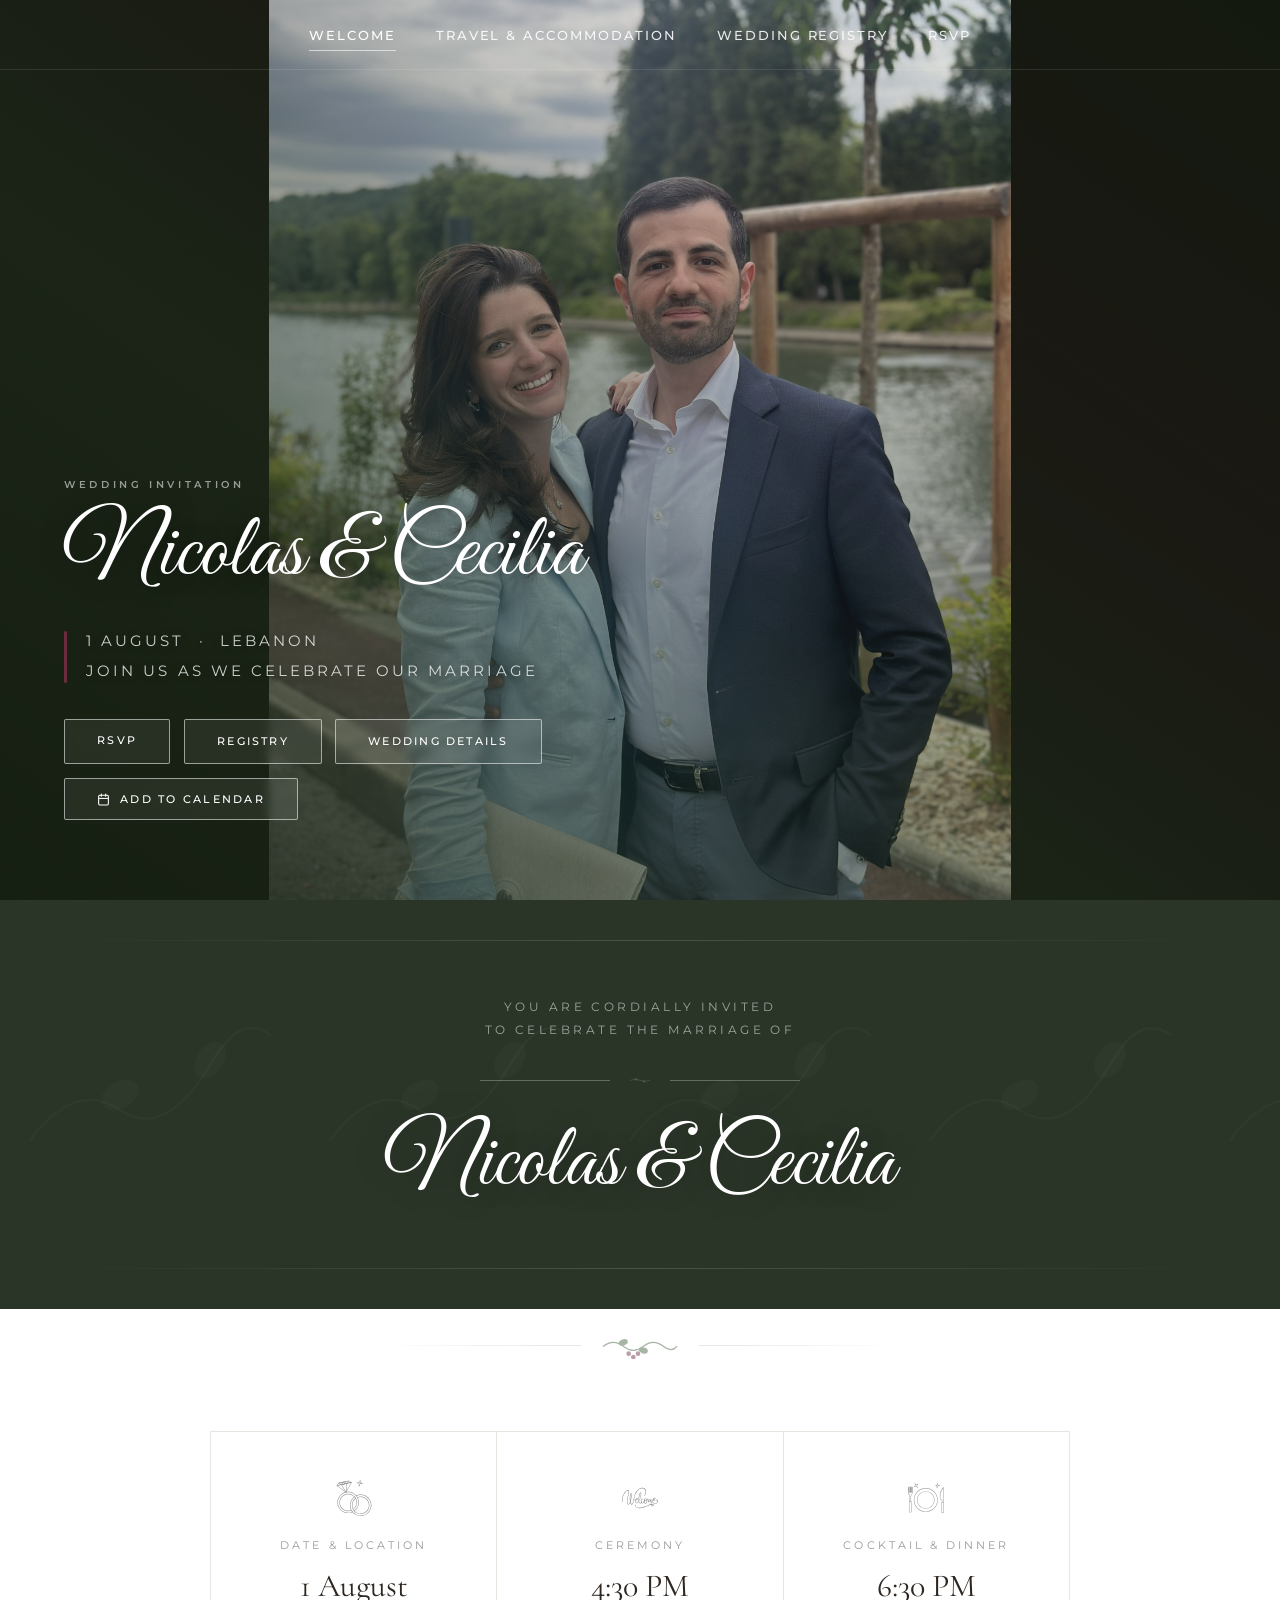
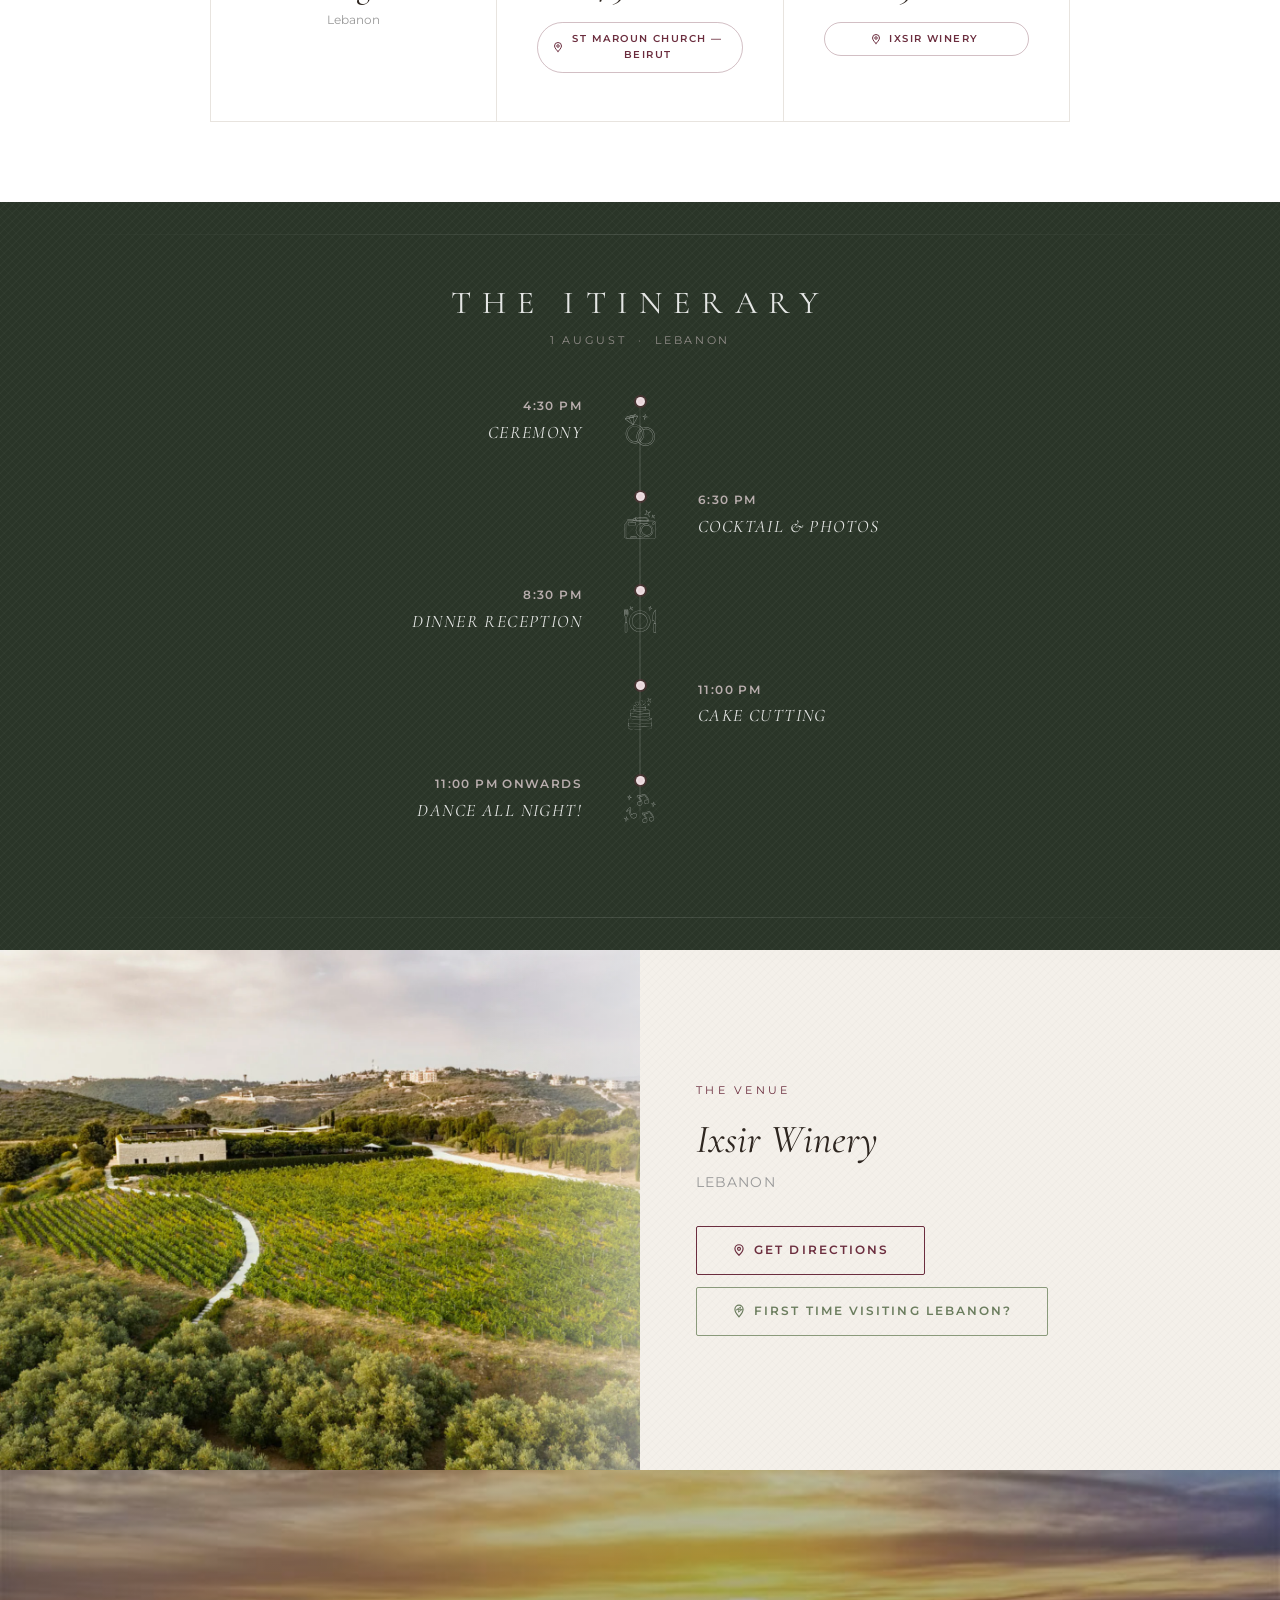
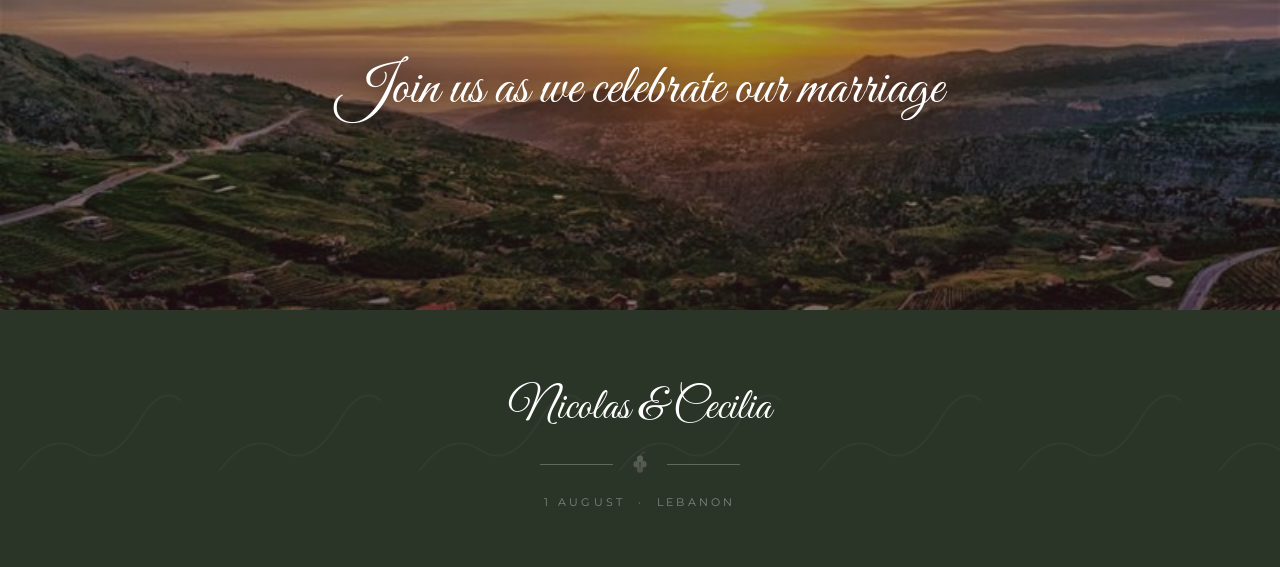
==== commit 65be593f: "Update" ====
--- a/index.html
+++ b/index.html
@@ -23,8 +23,11 @@
 
     /* ---- HERO (home page overrides only) ---- */
     .hero {
-        background-image: url('images/Home Page/Picture 1 - Top part.jpg');
-        background-position: center 20%;
+        background-image: url('images/Home Page/Picture 1 - Background.jpg');
+        background-size: contain;
+        background-position: center top;
+        background-repeat: no-repeat;
+        background-color: #141a10;
     }
     /* Winery-toned overlay: deep forest-green bottom-left → wine dark */
     .hero::before {
@@ -356,9 +359,11 @@
     /* ---- SECTION 4: ITINERARY (winery cellar feel) ---- */
     .itinerary-section {
         background-color: var(--forest);
-        /* Repeating vine-leaf tile — very subtle */
-        background-image: url("data:image/svg+xml,%3Csvg xmlns='http://www.w3.org/2000/svg' width='200' height='200'%3E%3Cpath d='M20 160 Q50 120 80 140 Q110 160 140 110 Q160 75 180 90' stroke='rgba(255,255,255,0.04)' stroke-width='1.8' fill='none' stroke-linecap='round'/%3E%3Cellipse cx='80' cy='130' rx='14' ry='9' transform='rotate(-30 80 130)' fill='rgba(255,255,255,0.03)'/%3E%3Cellipse cx='140' cy='108' rx='14' ry='9' transform='rotate(-55 140 108)' fill='rgba(255,255,255,0.03)'/%3E%3Ccircle cx='100' cy='155' r='4' fill='rgba(107,45,62,0.15)'/%3E%3Ccircle cx='108' cy='162' r='4' fill='rgba(107,45,62,0.15)'/%3E%3Ccircle cx='92' cy='162' r='4' fill='rgba(107,45,62,0.15)'/%3E%3C/svg%3E");
-        background-size: 200px 200px;
+        /* Subtle linen cross-hatch — matches the parchment section texture above */
+        background-image:
+            repeating-linear-gradient(45deg,  rgba(255,255,255,0.025) 0, rgba(255,255,255,0.025) 1px, transparent 0, transparent 50%),
+            repeating-linear-gradient(-45deg, rgba(255,255,255,0.025) 0, rgba(255,255,255,0.025) 1px, transparent 0, transparent 50%);
+        background-size: 8px 8px;
         padding: 5rem 2rem;
         position: relative;
     }
@@ -548,6 +553,161 @@
         background: var(--sage-dark);
         border-color: var(--sage-dark);
         color: #fff;
+    }
+
+    /* ---- ADD TO CALENDAR MODAL ---- */
+    .cal-modal {
+        position: fixed;
+        inset: 0;
+        z-index: 2000;
+        display: flex;
+        align-items: center;
+        justify-content: center;
+        padding: 1.5rem;
+    }
+    .cal-modal[hidden] { display: none; }
+
+    .cal-modal-backdrop {
+        position: absolute;
+        inset: 0;
+        background: rgba(20, 14, 10, 0.65);
+        backdrop-filter: blur(6px);
+        -webkit-backdrop-filter: blur(6px);
+        animation: calFadeIn 0.22s ease both;
+    }
+
+    .cal-modal-card {
+        position: relative;
+        z-index: 1;
+        background: var(--cream);
+        border-radius: 16px;
+        box-shadow:
+            0 0 0 1px rgba(107,45,62,0.1),
+            0 24px 80px rgba(0,0,0,0.28);
+        width: 100%;
+        max-width: 420px;
+        overflow: hidden;
+        animation: calSlideUp 0.28s cubic-bezier(0.22,1,0.36,1) both;
+    }
+
+    .cal-modal-close {
+        position: absolute;
+        top: 1rem;
+        right: 1rem;
+        background: rgba(0,0,0,0.06);
+        border: none;
+        border-radius: 50%;
+        width: 32px;
+        height: 32px;
+        display: flex;
+        align-items: center;
+        justify-content: center;
+        cursor: pointer;
+        color: var(--text-medium);
+        transition: background 0.2s, color 0.2s;
+        z-index: 2;
+    }
+    .cal-modal-close:hover {
+        background: rgba(107,45,62,0.1);
+        color: var(--wine);
+    }
+
+    .cal-modal-header {
+        background: var(--forest);
+        background-image:
+            repeating-linear-gradient(45deg,  rgba(255,255,255,0.025) 0, rgba(255,255,255,0.025) 1px, transparent 0, transparent 50%),
+            repeating-linear-gradient(-45deg, rgba(255,255,255,0.025) 0, rgba(255,255,255,0.025) 1px, transparent 0, transparent 50%);
+        background-size: 8px 8px;
+        padding: 2.2rem 2rem 1.8rem;
+        text-align: center;
+        color: #fff;
+    }
+
+    .cal-modal-icon {
+        width: 44px;
+        height: 44px;
+        background: rgba(255,255,255,0.12);
+        border-radius: 10px;
+        display: flex;
+        align-items: center;
+        justify-content: center;
+        margin: 0 auto 1rem;
+        color: rgba(255,255,255,0.9);
+    }
+    .cal-modal-icon svg { width: 22px; height: 22px; }
+
+    .cal-modal-title {
+        font-family: var(--font-heading);
+        font-size: 0.7rem;
+        font-weight: 600;
+        letter-spacing: 0.28em;
+        text-transform: uppercase;
+        color: rgba(255,255,255,0.5);
+        margin-bottom: 0.4rem;
+    }
+    .cal-modal-event {
+        font-family: var(--font-script);
+        font-size: 2rem;
+        color: #fff;
+        line-height: 1.2;
+        margin-bottom: 0.5rem;
+    }
+    .cal-modal-meta {
+        font-family: var(--font-body);
+        font-size: 0.72rem;
+        letter-spacing: 0.14em;
+        text-transform: uppercase;
+        color: rgba(255,255,255,0.5);
+    }
+
+    .cal-modal-options {
+        padding: 1rem 0;
+    }
+
+    .cal-modal-btn {
+        display: flex;
+        align-items: center;
+        gap: 1rem;
+        width: 100%;
+        padding: 0.9rem 1.5rem;
+        background: transparent;
+        border: none;
+        cursor: pointer;
+        text-align: left;
+        text-decoration: none;
+        color: var(--text-dark);
+        transition: background 0.18s;
+        border-top: 1px solid var(--border-light);
+    }
+    .cal-modal-btn:first-child { border-top: none; }
+    .cal-modal-btn:hover {
+        background: rgba(107,45,62,0.04);
+    }
+    .cal-modal-btn strong {
+        display: block;
+        font-family: var(--font-body);
+        font-size: 0.88rem;
+        font-weight: 600;
+        color: var(--text-dark);
+        letter-spacing: 0.02em;
+    }
+    .cal-modal-btn small {
+        font-family: var(--font-body);
+        font-size: 0.72rem;
+        color: var(--text-light);
+        letter-spacing: 0.02em;
+    }
+    .cal-modal-btn:hover strong { color: var(--wine); }
+    .cal-arrow { margin-left: auto; color: var(--text-light); flex-shrink: 0; }
+    .cal-modal-btn:hover .cal-arrow { color: var(--wine); }
+
+    @keyframes calFadeIn  { from { opacity: 0; } to { opacity: 1; } }
+    @keyframes calSlideUp { from { opacity: 0; transform: translateY(24px) scale(0.97); } to { opacity: 1; transform: translateY(0) scale(1); } }
+
+    /* ---- INFO CARDS — equal button widths ---- */
+    .info-card .card-place-btn {
+        width: 100%;
+        justify-content: center;
     }
 
 
@@ -694,9 +854,8 @@
         </button>
         <ul class="nav-links">
             <li><a href="index.html">Welcome</a></li>
-            <li><a href="our-story.html">Our Story</a></li>
             <li><a href="travel.html">Travel &amp; Accommodation</a></li>
-            <li><a href="registry.html">Our Registry</a></li>
+            <li><a href="registry.html">Wedding Registry</a></li>
             <li><a href="rsvp.html">RSVP</a></li>
         </ul>
     </nav>
@@ -711,14 +870,23 @@
                 <div class="hero-accent-block">
                     <div class="hero-accent-line"></div>
                     <div class="hero-subtitle-block">
-                        <p>18 September &nbsp;·&nbsp; Lebanon</p>
-                        <p>Join us as we celebrate our love</p>
+                        <p>1 August &nbsp;·&nbsp; Lebanon</p>
+                        <p>Join us as we celebrate our marriage</p>
                     </div>
                 </div>
                 <div class="hero-cta">
                     <a href="rsvp.html" class="btn-outline-white">RSVP</a>
-                    <a href="registry.html" class="btn-outline-white">Our Registry</a>
+                    <a href="registry.html" class="btn-outline-white">Registry</a>
                     <a href="#wedding-details" class="btn-outline-white">Wedding Details</a>
+                    <button class="btn-outline-white" id="cal-trigger" onclick="openCalModal()">
+                        <svg viewBox="0 0 24 24" fill="none" xmlns="http://www.w3.org/2000/svg" style="width:13px;height:13px;vertical-align:middle;margin-right:5px;flex-shrink:0;">
+                            <rect x="3" y="4" width="18" height="18" rx="2" stroke="currentColor" stroke-width="2"/>
+                            <line x1="16" y1="2" x2="16" y2="6" stroke="currentColor" stroke-width="2" stroke-linecap="round"/>
+                            <line x1="8" y1="2" x2="8" y2="6" stroke="currentColor" stroke-width="2" stroke-linecap="round"/>
+                            <line x1="3" y1="10" x2="21" y2="10" stroke="currentColor" stroke-width="2"/>
+                        </svg>
+                        Add to Calendar
+                    </button>
                 </div>
             </div>
         </section>
@@ -766,7 +934,7 @@
                 <div class="info-card">
                     <img src="images/Rings.svg" alt="Date" class="card-icon">
                     <p class="card-label">Date &amp; Location</p>
-                    <p class="card-value">18 September</p>
+                    <p class="card-value">1 August</p>
                     <p class="card-sub">Lebanon</p>
                 </div>
 
@@ -802,41 +970,11 @@
         </section>
 
 
-        <!-- ==================== SECTION 3b: MAPS ==================== -->
-        <section class="maps-section">
-            <div class="maps-grid">
-
-                <!-- Church map -->
-                <div class="map-card">
-                    <div class="map-card-label">
-                        <span class="map-card-tag">Ceremony</span>
-                        <h3 class="map-card-title">St Maroun Church</h3>
-                        <p class="map-card-sub">Beirut, Lebanon</p>
-                    </div>
-                    <div class="map-embed" id="map-church" style="height:300px;width:100%;"></div>
-                    <a href="https://maps.app.goo.gl/B5763VcUenxgmd44A" target="_blank" class="map-card-btn">Open in Google Maps</a>
-                </div>
-
-                <!-- Winery map -->
-                <div class="map-card">
-                    <div class="map-card-label">
-                        <span class="map-card-tag">Cocktail &amp; Dinner</span>
-                        <h3 class="map-card-title">Ixsir Winery</h3>
-                        <p class="map-card-sub">Lebanon</p>
-                    </div>
-                    <div class="map-embed" id="map-winery" style="height:300px;width:100%;"></div>
-                    <a href="https://maps.app.goo.gl/fbhv8z9wLBR5VeKf6" target="_blank" class="map-card-btn">Open in Google Maps</a>
-                </div>
-
-            </div>
-        </section>
-
-
         <!-- ==================== SECTION 4: ITINERARY ==================== -->
         <section class="itinerary-section">
             <div class="section-content">
                 <h2 class="itinerary-heading">The Itinerary</h2>
-                <p class="itinerary-subheading">18 September &nbsp;·&nbsp; Lebanon</p>
+                <p class="itinerary-subheading">1 August &nbsp;·&nbsp; Lebanon</p>
 
                 <div class="itinerary-timeline">
 
@@ -861,46 +999,20 @@
                             <img src="images/Camera.svg" alt="" class="timeline-icon">
                         </div>
                         <div class="timeline-right">
-                            <p class="timeline-time">6:00 PM</p>
+                            <p class="timeline-time">6:30 PM</p>
                             <p class="timeline-label">Cocktail &amp; Photos</p>
                         </div>
                     </div>
 
-                    <!-- Welcome Toasts — LEFT -->
+                    <!-- Dinner Reception — LEFT -->
                     <div class="timeline-row left-item">
                         <div class="timeline-left">
-                            <p class="timeline-time">7:30 PM</p>
-                            <p class="timeline-label">Welcome Toasts</p>
+                            <p class="timeline-time">8:30 PM</p>
+                            <p class="timeline-label">Dinner Reception</p>
                         </div>
                         <div class="timeline-center">
                             <div class="timeline-dot"></div>
-                            <img src="images/Toast.svg" alt="" class="timeline-icon">
-                        </div>
-                        <div class="timeline-empty"></div>
-                    </div>
-
-                    <!-- Dinner — RIGHT -->
-                    <div class="timeline-row right-item">
-                        <div class="timeline-empty"></div>
-                        <div class="timeline-center">
-                            <div class="timeline-dot"></div>
                             <img src="images/Dinner.svg" alt="" class="timeline-icon">
-                        </div>
-                        <div class="timeline-right">
-                            <p class="timeline-time">8:00 PM</p>
-                            <p class="timeline-label">Dinner</p>
-                        </div>
-                    </div>
-
-                    <!-- Dance — LEFT -->
-                    <div class="timeline-row left-item">
-                        <div class="timeline-left">
-                            <p class="timeline-time">9:30 PM</p>
-                            <p class="timeline-label">Dance</p>
-                        </div>
-                        <div class="timeline-center">
-                            <div class="timeline-dot"></div>
-                            <img src="images/Music.svg" alt="" class="timeline-icon">
                         </div>
                         <div class="timeline-empty"></div>
                     </div>
@@ -913,20 +1025,20 @@
                             <img src="images/Cake.svg" alt="" class="timeline-icon">
                         </div>
                         <div class="timeline-right">
-                            <p class="timeline-time">10:30 PM</p>
+                            <p class="timeline-time">11:00 PM</p>
                             <p class="timeline-label">Cake Cutting</p>
                         </div>
                     </div>
 
-                    <!-- Grand Exit — LEFT -->
+                    <!-- Dance All Night — LEFT -->
                     <div class="timeline-row left-item">
                         <div class="timeline-left">
-                            <p class="timeline-time">12:00 AM</p>
-                            <p class="timeline-label">Grand Exit</p>
+                            <p class="timeline-time">11:00 PM onwards</p>
+                            <p class="timeline-label">Dance All Night!</p>
                         </div>
                         <div class="timeline-center">
                             <div class="timeline-dot"></div>
-                            <img src="images/Welcome.svg" alt="" class="timeline-icon">
+                            <img src="images/Music.svg" alt="" class="timeline-icon">
                         </div>
                         <div class="timeline-empty"></div>
                     </div>
@@ -968,11 +1080,73 @@
         <!-- ==================== SECTION 6: PHOTO STRIP ==================== -->
         <section class="photo-strip" style="background-image: url('images/Home Page/lebanon-sunset-mountains-scenery-sunsets-sunset-6-3-2019-10-53-29-pm-m.jpg');">
             <div class="photo-strip-content">
-                <p class="photo-strip-text">Join us as we celebrate our love</p>
+                <p class="photo-strip-text">Join us as we celebrate our marriage</p>
             </div>
         </section>
 
     </main>
+
+
+    <!-- ==================== ADD TO CALENDAR MODAL ==================== -->
+    <div id="cal-modal" class="cal-modal" hidden role="dialog" aria-modal="true" aria-labelledby="cal-modal-title">
+        <div class="cal-modal-backdrop" onclick="closeCalModal()"></div>
+        <div class="cal-modal-card">
+
+            <!-- Close button -->
+            <button class="cal-modal-close" onclick="closeCalModal()" aria-label="Close">
+                <svg viewBox="0 0 24 24" fill="none" xmlns="http://www.w3.org/2000/svg" width="18" height="18">
+                    <line x1="18" y1="6" x2="6" y2="18" stroke="currentColor" stroke-width="2" stroke-linecap="round"/>
+                    <line x1="6" y1="6" x2="18" y2="18" stroke="currentColor" stroke-width="2" stroke-linecap="round"/>
+                </svg>
+            </button>
+
+            <!-- Header -->
+            <div class="cal-modal-header">
+                <div class="cal-modal-icon">
+                    <svg viewBox="0 0 24 24" fill="none" xmlns="http://www.w3.org/2000/svg">
+                        <rect x="3" y="4" width="18" height="18" rx="2" stroke="currentColor" stroke-width="1.8"/>
+                        <line x1="16" y1="2" x2="16" y2="6" stroke="currentColor" stroke-width="1.8" stroke-linecap="round"/>
+                        <line x1="8" y1="2" x2="8" y2="6" stroke="currentColor" stroke-width="1.8" stroke-linecap="round"/>
+                        <line x1="3" y1="10" x2="21" y2="10" stroke="currentColor" stroke-width="1.8"/>
+                    </svg>
+                </div>
+                <h2 class="cal-modal-title" id="cal-modal-title">Save the Date</h2>
+                <p class="cal-modal-event">Nicolas &amp; Cecilia's Wedding</p>
+                <p class="cal-modal-meta">1 August 2026 &nbsp;·&nbsp; 4:30 PM &nbsp;·&nbsp; Lebanon</p>
+            </div>
+
+            <!-- Options -->
+            <div class="cal-modal-options">
+                <a id="cal-google-link" href="#" target="_blank" rel="noopener" class="cal-modal-btn" onclick="closeCalModal()">
+                    <svg viewBox="0 0 24 24" width="20" height="20" fill="none" xmlns="http://www.w3.org/2000/svg"><rect x="3" y="4" width="18" height="18" rx="2" fill="#4285F4" stroke="none"/><rect x="3" y="4" width="18" height="9" fill="#4285F4" stroke="none"/><rect x="3" y="13" width="18" height="9" rx="0 0 2 2" fill="#fff" stroke="none"/><line x1="3" y1="13" x2="21" y2="13" stroke="#E0E0E0" stroke-width="1"/><text x="12" y="21" font-family="Arial" font-size="7" font-weight="bold" fill="#4285F4" text-anchor="middle">G</text></svg>
+                    <span>
+                        <strong>Google Calendar</strong>
+                        <small>Opens in a new tab</small>
+                    </span>
+                    <svg class="cal-arrow" viewBox="0 0 24 24" fill="none" width="16" height="16"><path d="M9 18l6-6-6-6" stroke="currentColor" stroke-width="2" stroke-linecap="round" stroke-linejoin="round"/></svg>
+                </a>
+
+                <button class="cal-modal-btn" onclick="downloadIcs(); closeCalModal();">
+                    <svg viewBox="0 0 24 24" width="20" height="20" fill="none" xmlns="http://www.w3.org/2000/svg"><rect x="3" y="4" width="18" height="18" rx="2" fill="#1a1a1a" stroke="none"/><line x1="3" y1="10" x2="21" y2="10" stroke="#fff" stroke-width="1.2"/><text x="12" y="20" font-family="Arial" font-size="6" font-weight="bold" fill="#fff" text-anchor="middle">iCAL</text></svg>
+                    <span>
+                        <strong>Apple Calendar</strong>
+                        <small>Downloads .ics file</small>
+                    </span>
+                    <svg class="cal-arrow" viewBox="0 0 24 24" fill="none" width="16" height="16"><path d="M9 18l6-6-6-6" stroke="currentColor" stroke-width="2" stroke-linecap="round" stroke-linejoin="round"/></svg>
+                </button>
+
+                <button class="cal-modal-btn" onclick="downloadIcs(); closeCalModal();">
+                    <svg viewBox="0 0 24 24" width="20" height="20" fill="none" xmlns="http://www.w3.org/2000/svg"><rect x="3" y="4" width="18" height="18" rx="2" fill="#0072C6" stroke="none"/><line x1="3" y1="10" x2="21" y2="10" stroke="#fff" stroke-width="1.2"/><text x="12" y="20" font-family="Arial" font-size="5.5" font-weight="bold" fill="#fff" text-anchor="middle">OL</text></svg>
+                    <span>
+                        <strong>Outlook</strong>
+                        <small>Downloads .ics file</small>
+                    </span>
+                    <svg class="cal-arrow" viewBox="0 0 24 24" fill="none" width="16" height="16"><path d="M9 18l6-6-6-6" stroke="currentColor" stroke-width="2" stroke-linecap="round" stroke-linejoin="round"/></svg>
+                </button>
+            </div>
+
+        </div>
+    </div>
 
 
     <!-- ==================== FOOTER ==================== -->
@@ -988,7 +1162,7 @@
                 <path d="M25 10 Q30 4 36 2" stroke="rgba(255,255,255,0.4)" stroke-width="1.5" fill="none" stroke-linecap="round"/>
             </svg>
         </div>
-        <p class="footer-date">18 September &nbsp;·&nbsp; Lebanon</p>
+        <p class="footer-date">1 August &nbsp;·&nbsp; Lebanon</p>
     </footer>
 
 
@@ -1066,6 +1240,93 @@
         } else {
             initMaps();
         }
+
+        // ---- ADD TO CALENDAR MODAL ----
+        // Full description text (used by both ICS and Google Calendar)
+        var CAL_DESCRIPTION_PLAIN =
+            'You are cordially invited to celebrate the marriage of Nicolas & Cecilia.\n\n' +
+            '📅 1 August 2026 · Lebanon\n' +
+            '🌐 [INVITE LINK — update once website is live]\n\n' +
+            'Timeline of the day:\n' +
+            '· 4:30 PM  — Ceremony (St Maroun Church, Beirut)\n' +
+            '· 6:30 PM  — Cocktail & Photos (Ixsir Winery, Lebanon)\n' +
+            '· 8:30 PM  — Dinner Reception\n' +
+            '· 11:00 PM — Cake Cutting\n' +
+            '· 11:00 PM onwards — Dance All Night!';
+
+        // Build Google Calendar URL on page load
+        (function () {
+            var gcUrl =
+                'https://calendar.google.com/calendar/render?action=TEMPLATE' +
+                '&text=' + encodeURIComponent("Nicolas & Cecilia's Wedding") +
+                '&dates=20260801T133000Z%2F20260801T230000Z' +  // 4:30 PM – 2:00 AM Lebanon (UTC+3)
+                '&details=' + encodeURIComponent(CAL_DESCRIPTION_PLAIN) +
+                '&location=' + encodeURIComponent('St Maroun Church, Gemmayzeh, Beirut, Lebanon');
+            var link = document.getElementById('cal-google-link');
+            if (link) link.href = gcUrl;
+        })();
+
+        function openCalModal() {
+            var modal = document.getElementById('cal-modal');
+            modal.hidden = false;
+            document.body.style.overflow = 'hidden';
+            // Focus trap: move focus into modal
+            setTimeout(function () {
+                var close = modal.querySelector('.cal-modal-close');
+                if (close) close.focus();
+            }, 50);
+        }
+
+        function closeCalModal() {
+            var modal = document.getElementById('cal-modal');
+            modal.hidden = true;
+            document.body.style.overflow = '';
+        }
+
+        // Close on Escape key
+        document.addEventListener('keydown', function(e) {
+            if (e.key === 'Escape') closeCalModal();
+        });
+
+        function downloadIcs() {
+            // ICS uses \n for newlines inside DESCRIPTION, commas escaped as \,
+            var desc = CAL_DESCRIPTION_PLAIN
+                .replace(/,/g, '\\,')
+                .replace(/\n/g, '\\n');
+
+            var lines = [
+                'BEGIN:VCALENDAR',
+                'VERSION:2.0',
+                'PRODID:-//Nicolas & Cecilia Wedding//EN',
+                'CALSCALE:GREGORIAN',
+                'METHOD:PUBLISH',
+                'BEGIN:VEVENT',
+                'DTSTART:20260801T163000',   // 4:30 PM Lebanon local time
+                'DTEND:20260802T020000',     // 2:00 AM Lebanon local time (next day)
+                "SUMMARY:Nicolas & Cecilia's Wedding",
+                'DESCRIPTION:' + desc,
+                'LOCATION:St Maroun Church\\, Gemmayzeh\\, Beirut\\, Lebanon',
+                'STATUS:CONFIRMED',
+                'SEQUENCE:0',
+                'BEGIN:VALARM',
+                'TRIGGER:-P1D',
+                'ACTION:DISPLAY',
+                "DESCRIPTION:Nicolas & Cecilia's Wedding is tomorrow!",
+                'END:VALARM',
+                'END:VEVENT',
+                'END:VCALENDAR'
+            ];
+            var ics  = lines.join('\r\n');
+            var blob = new Blob([ics], { type: 'text/calendar;charset=utf-8' });
+            var url  = URL.createObjectURL(blob);
+            var a    = document.createElement('a');
+            a.href     = url;
+            a.download = 'nicolas-cecilia-wedding.ics';
+            document.body.appendChild(a);
+            a.click();
+            document.body.removeChild(a);
+            URL.revokeObjectURL(url);
+        }
     </script>
 </body>
 </html>
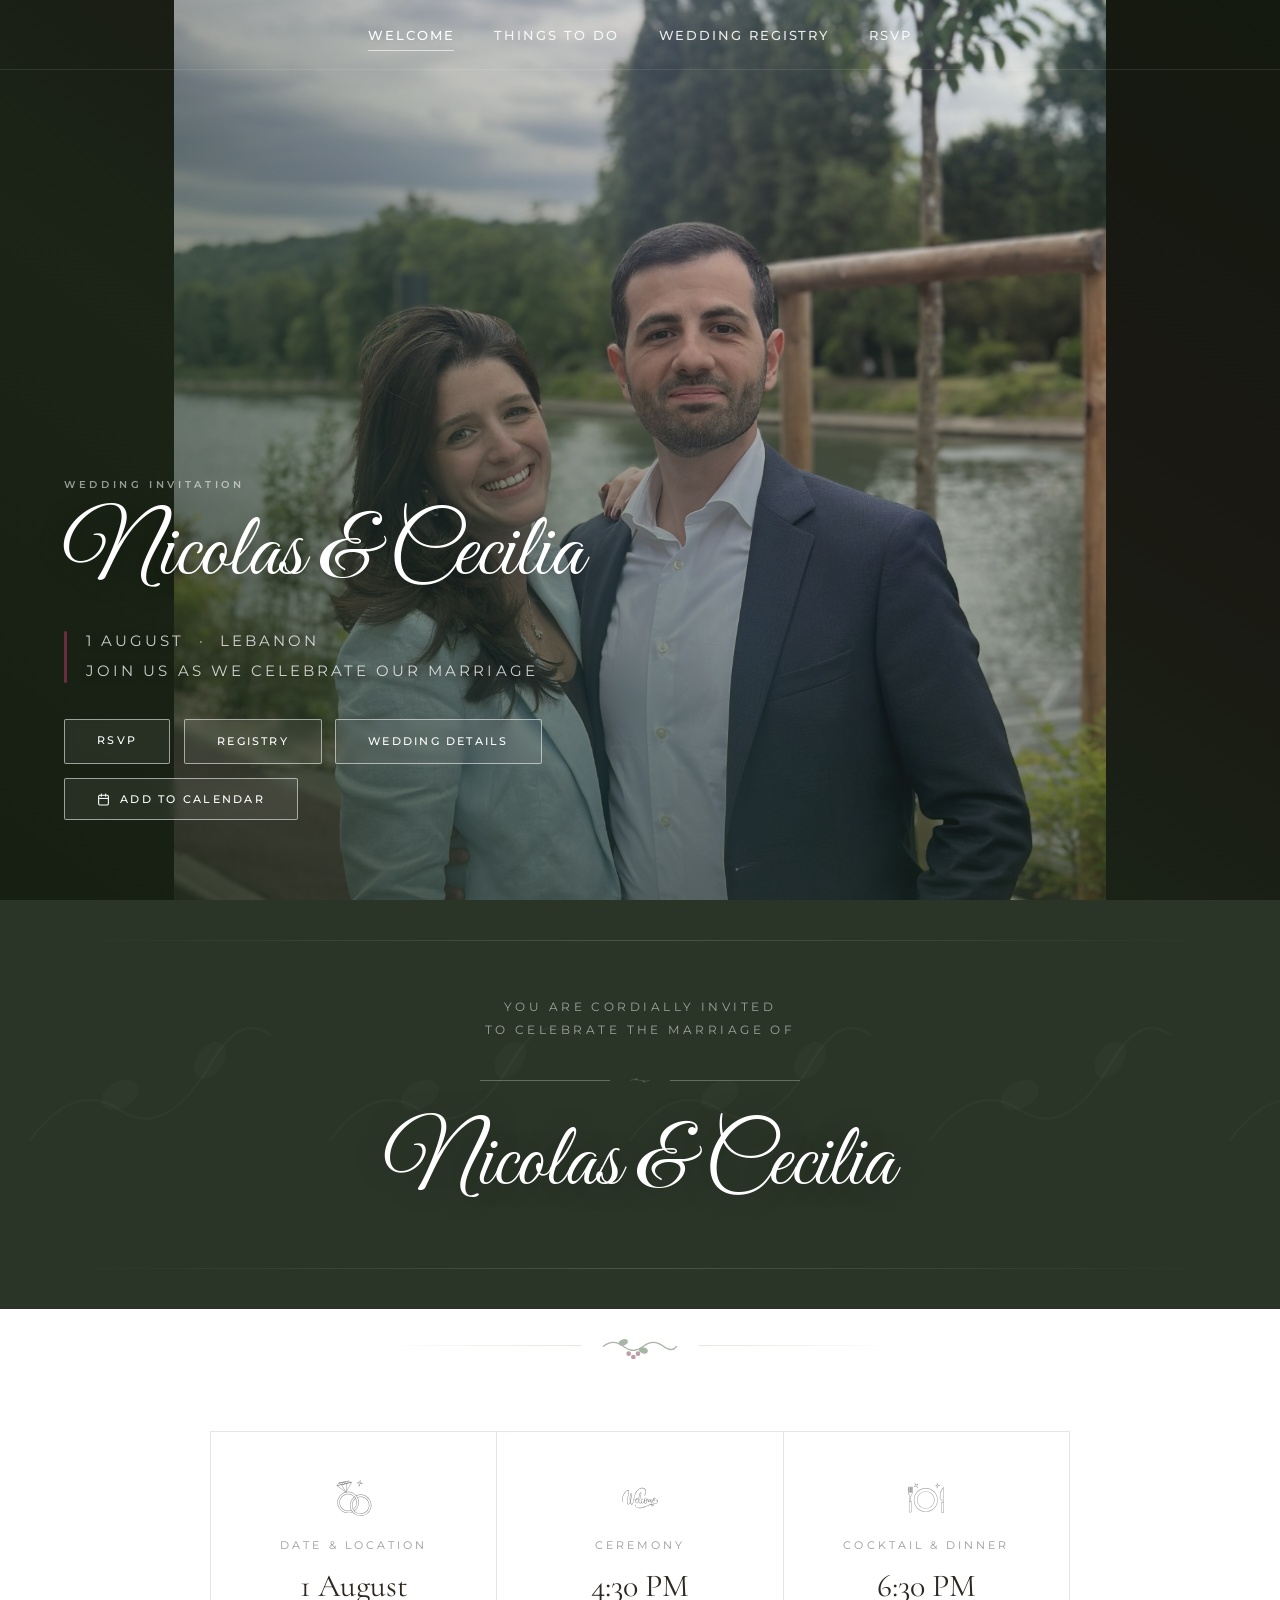
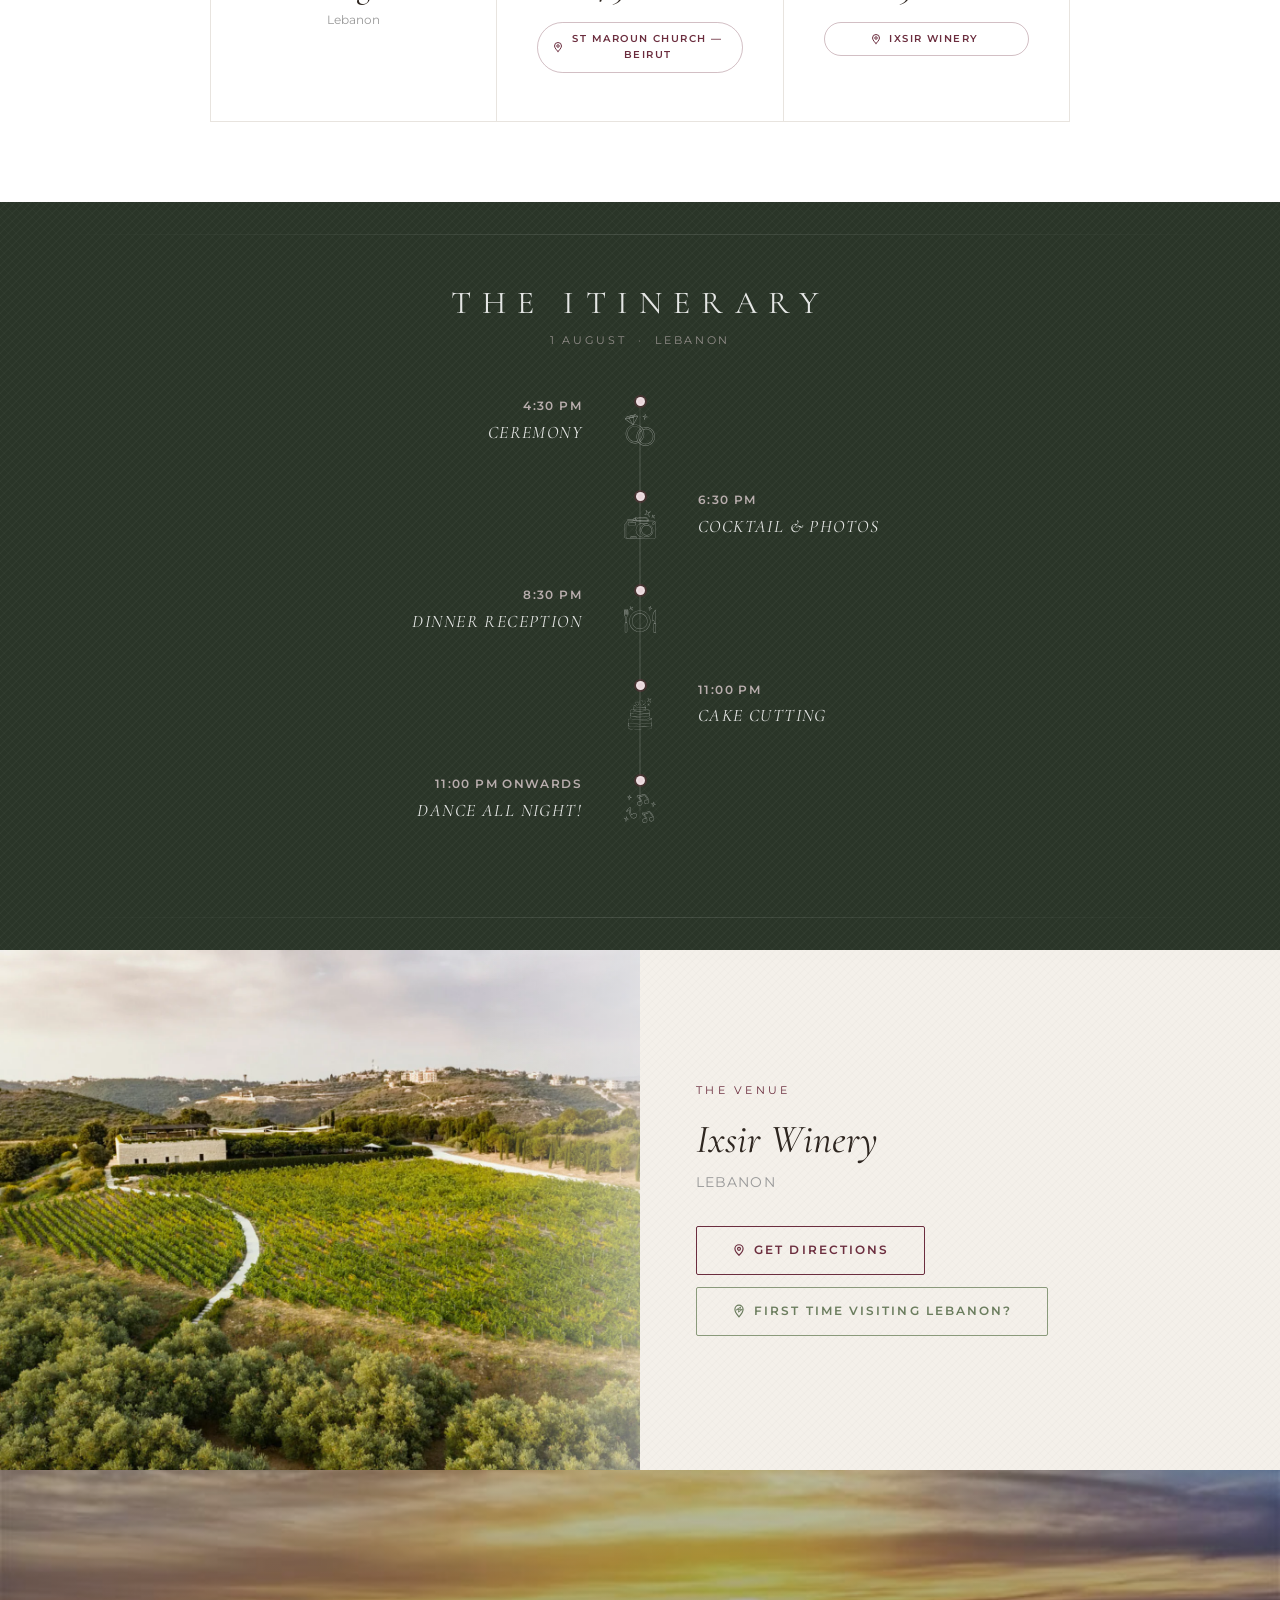
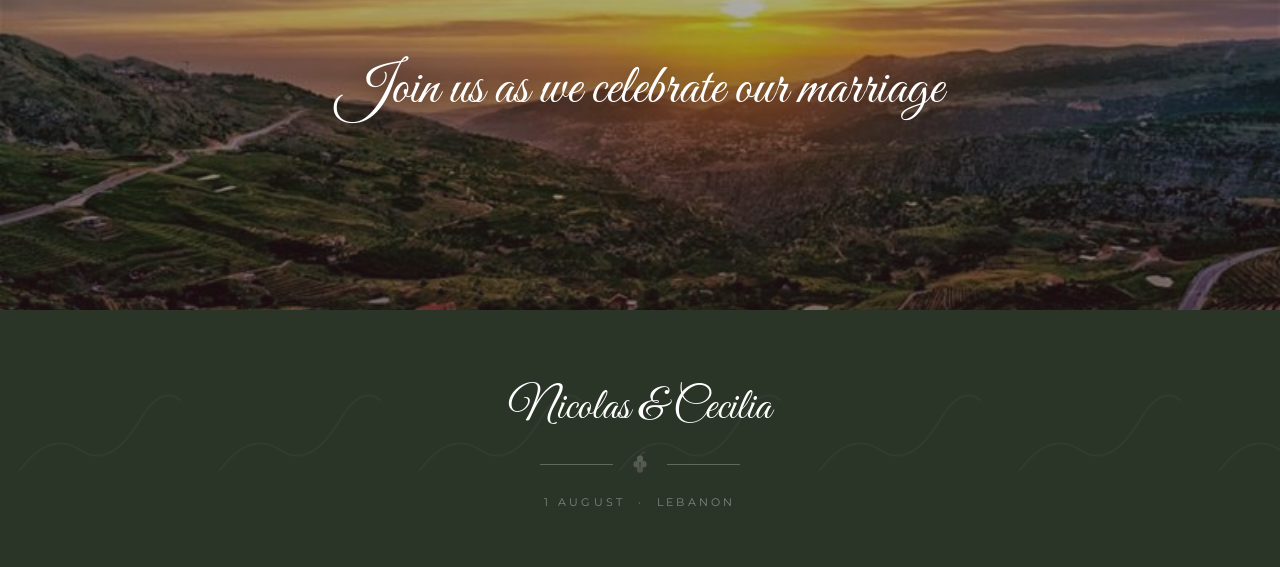
==== commit 390b3a85: "Updates" ====
--- a/index.html
+++ b/index.html
@@ -854,7 +854,7 @@
         </button>
         <ul class="nav-links">
             <li><a href="index.html">Welcome</a></li>
-            <li><a href="travel.html">Travel &amp; Accommodation</a></li>
+            <li><a href="travel.html">Things to Do</a></li>
             <li><a href="registry.html">Wedding Registry</a></li>
             <li><a href="rsvp.html">RSVP</a></li>
         </ul>
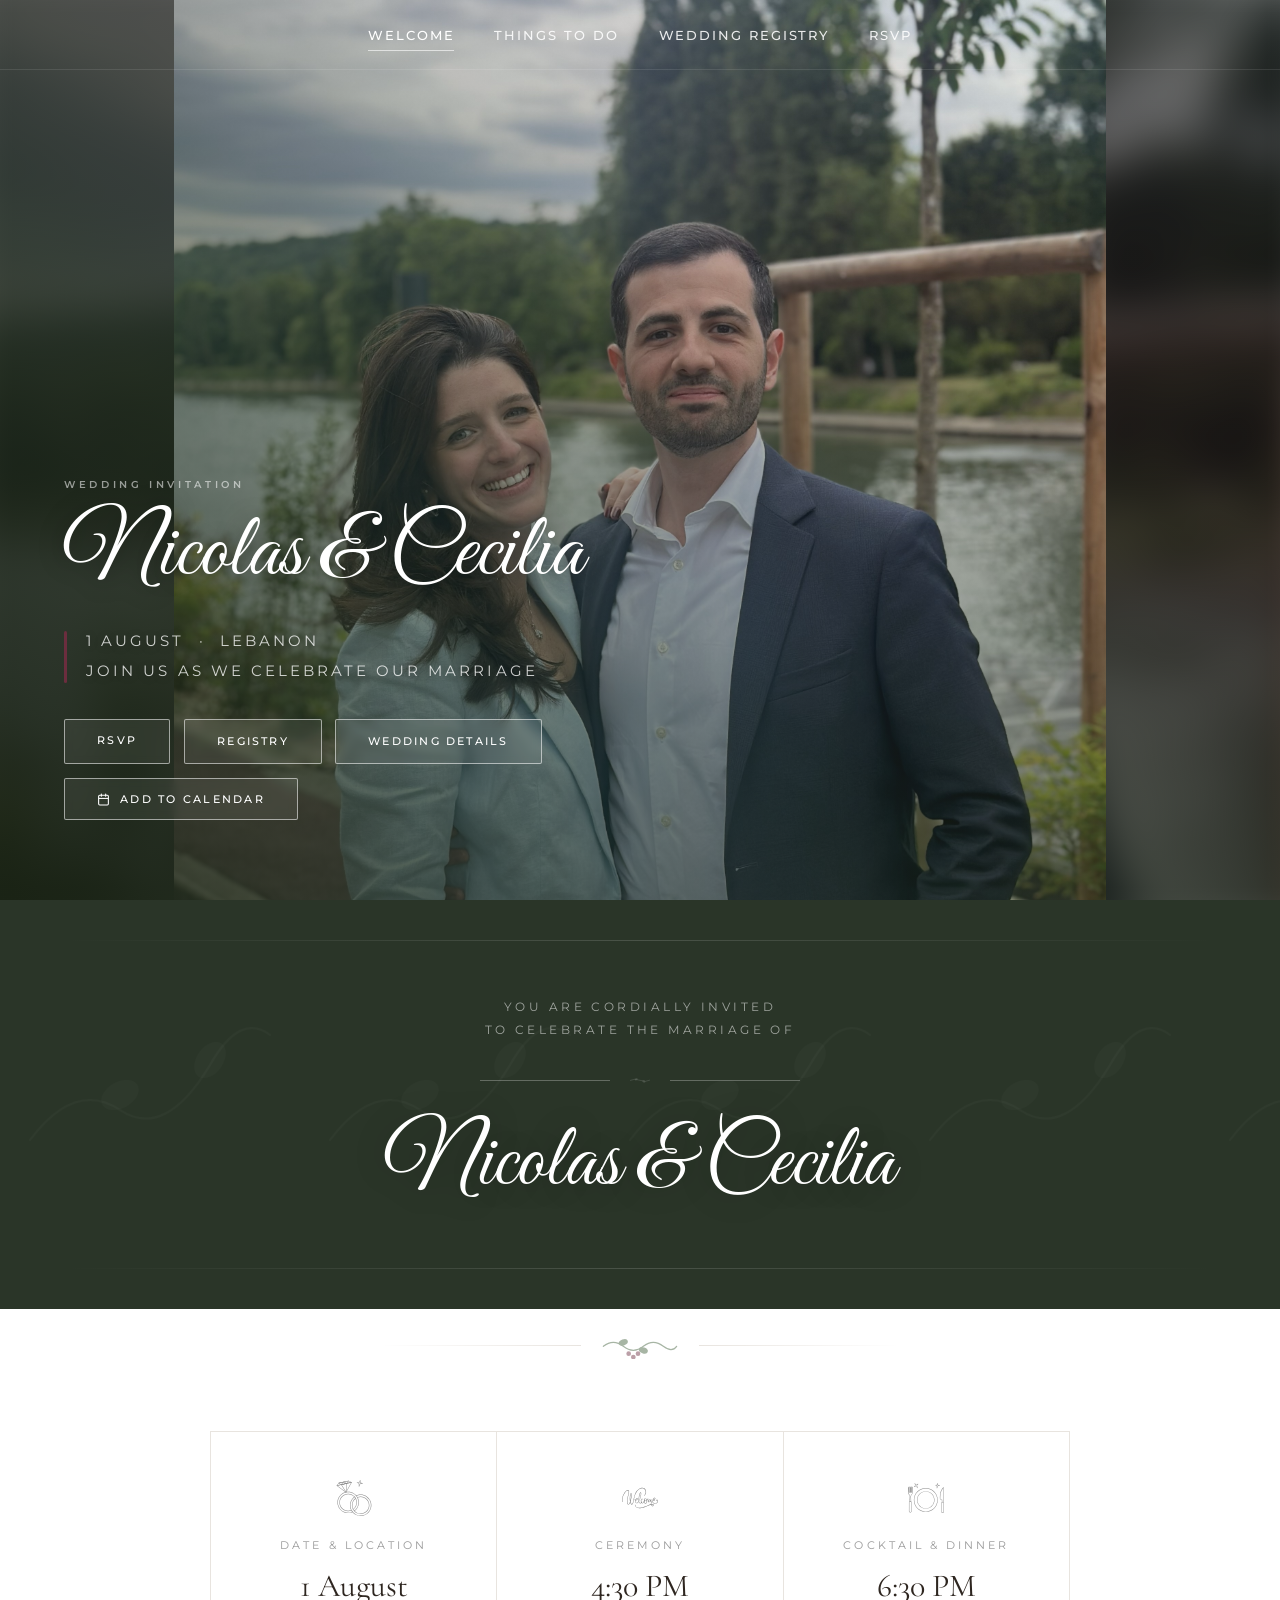
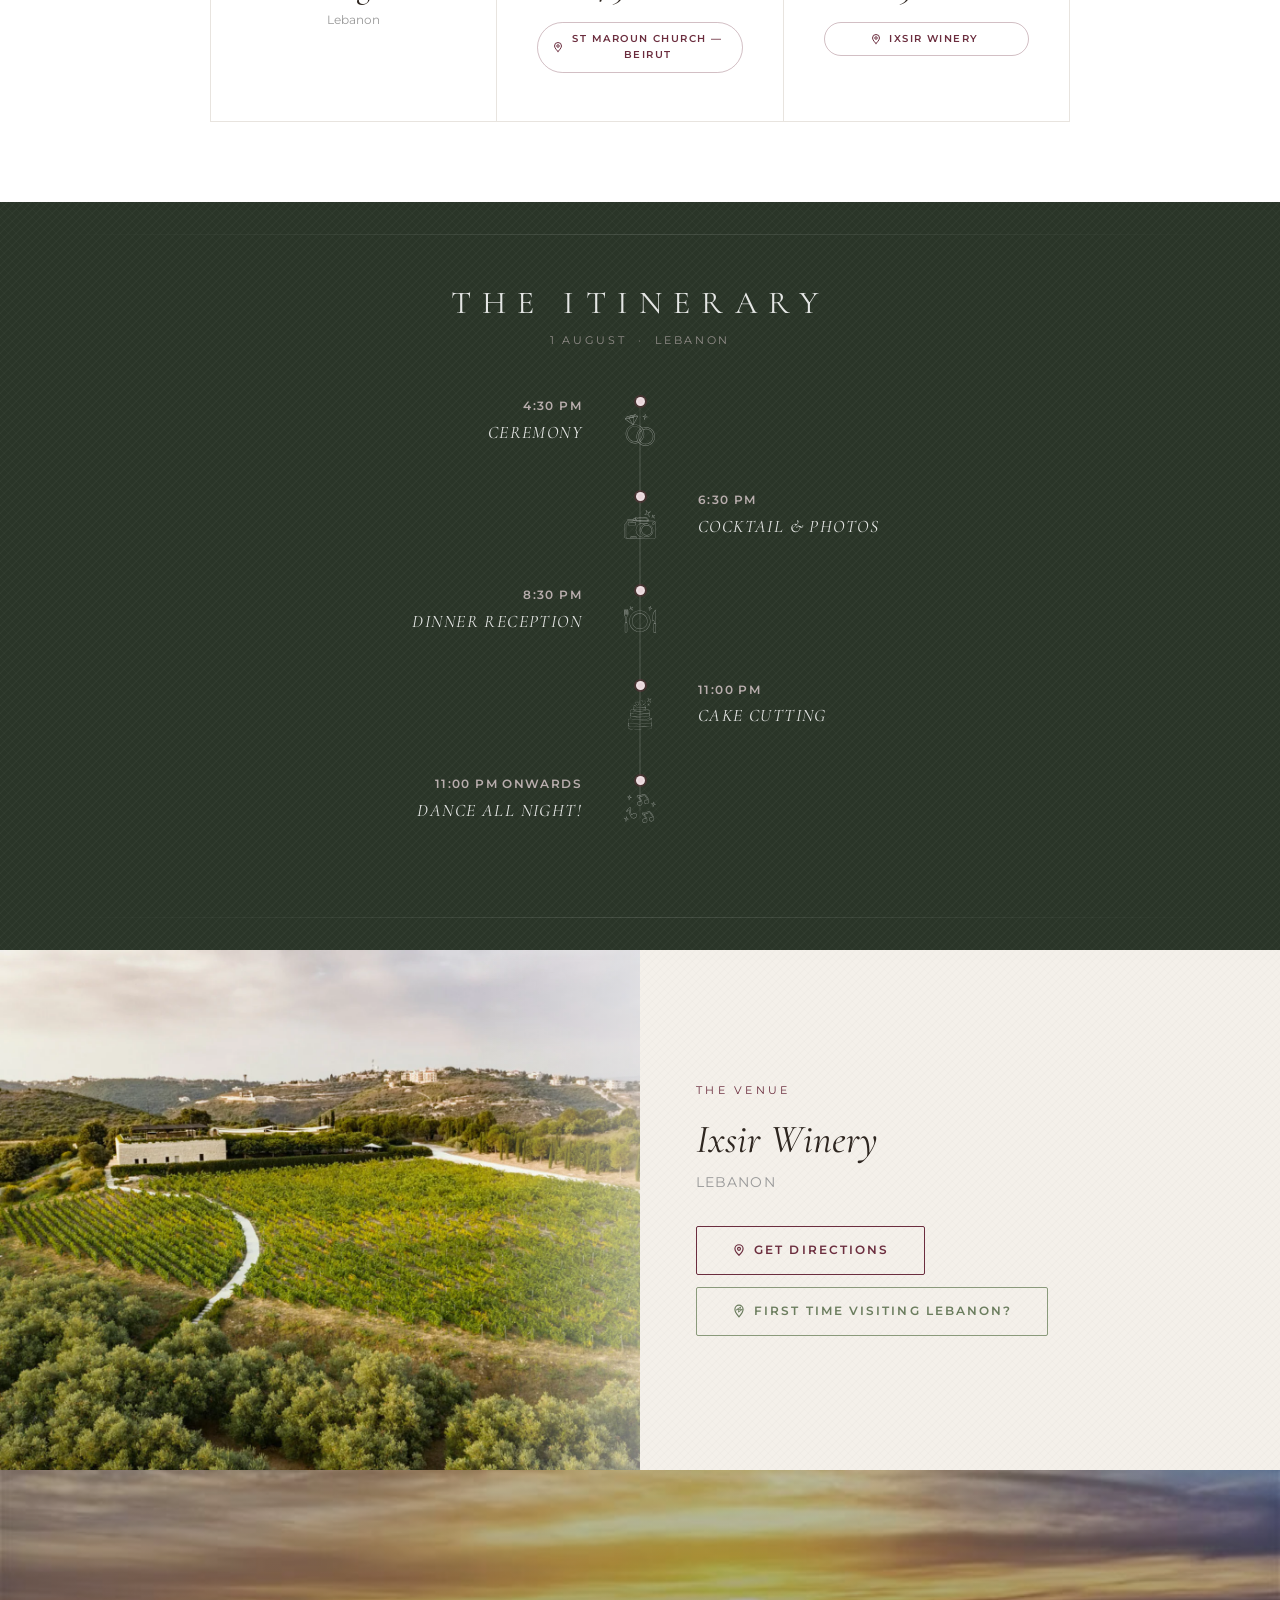
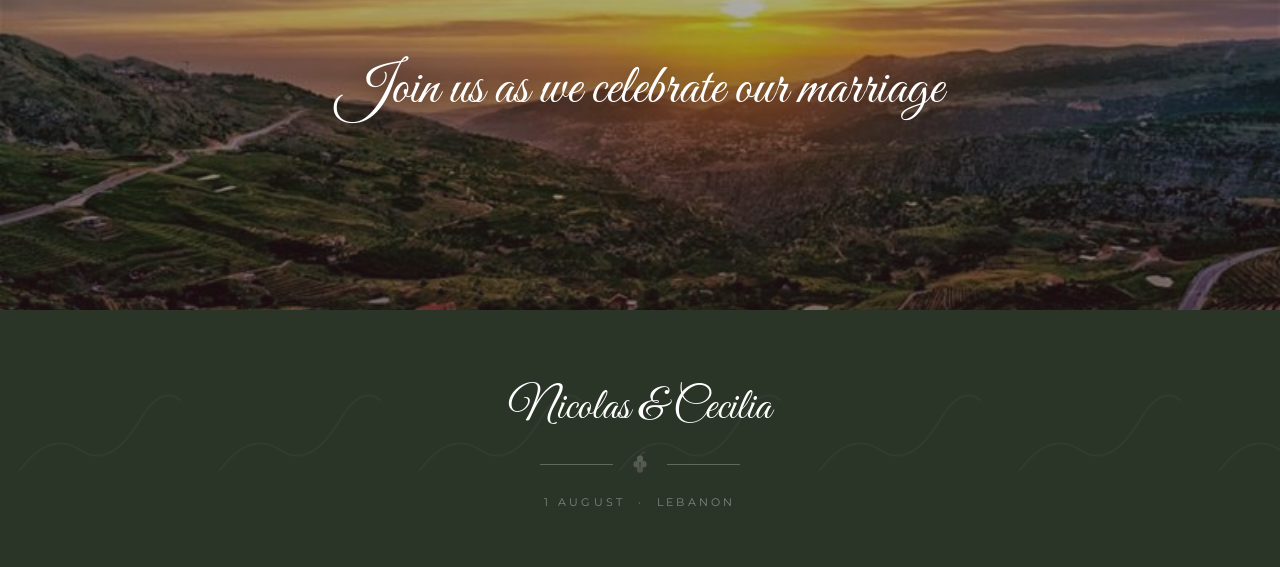
==== commit b43baaea: "Update" ====
--- a/index.html
+++ b/index.html
@@ -27,7 +27,25 @@
         background-size: contain;
         background-position: center top;
         background-repeat: no-repeat;
-        background-color: #141a10;
+        background-color: transparent;
+    }
+    /* On mobile: taller hero so buttons sit fully in the dark zone below the photo */
+    @media (max-width: 768px) {
+        .hero {
+            height: 100svh;
+            min-height: 680px;
+        }
+    }
+
+    /* Blurred fill for the side areas when photo is narrower than viewport */
+    .hero-blur-fill {
+        position: absolute;
+        inset: -40px; /* overflow prevents visible blur edges */
+        background-image: url('images/Home Page/Picture 1 - Background.jpg');
+        background-size: cover;
+        background-position: center top;
+        filter: blur(22px) brightness(0.45) saturate(0.8);
+        z-index: -1;
     }
     /* Winery-toned overlay: deep forest-green bottom-left → wine dark */
     .hero::before {
@@ -864,6 +882,7 @@
 
         <!-- ==================== SECTION 1: HERO ==================== -->
         <section class="hero">
+            <div class="hero-blur-fill"></div>
             <div class="hero-content">
                 <span class="hero-page-label">Wedding Invitation</span>
                 <h1 class="script-heading">Nicolas &amp; Cecilia</h1>
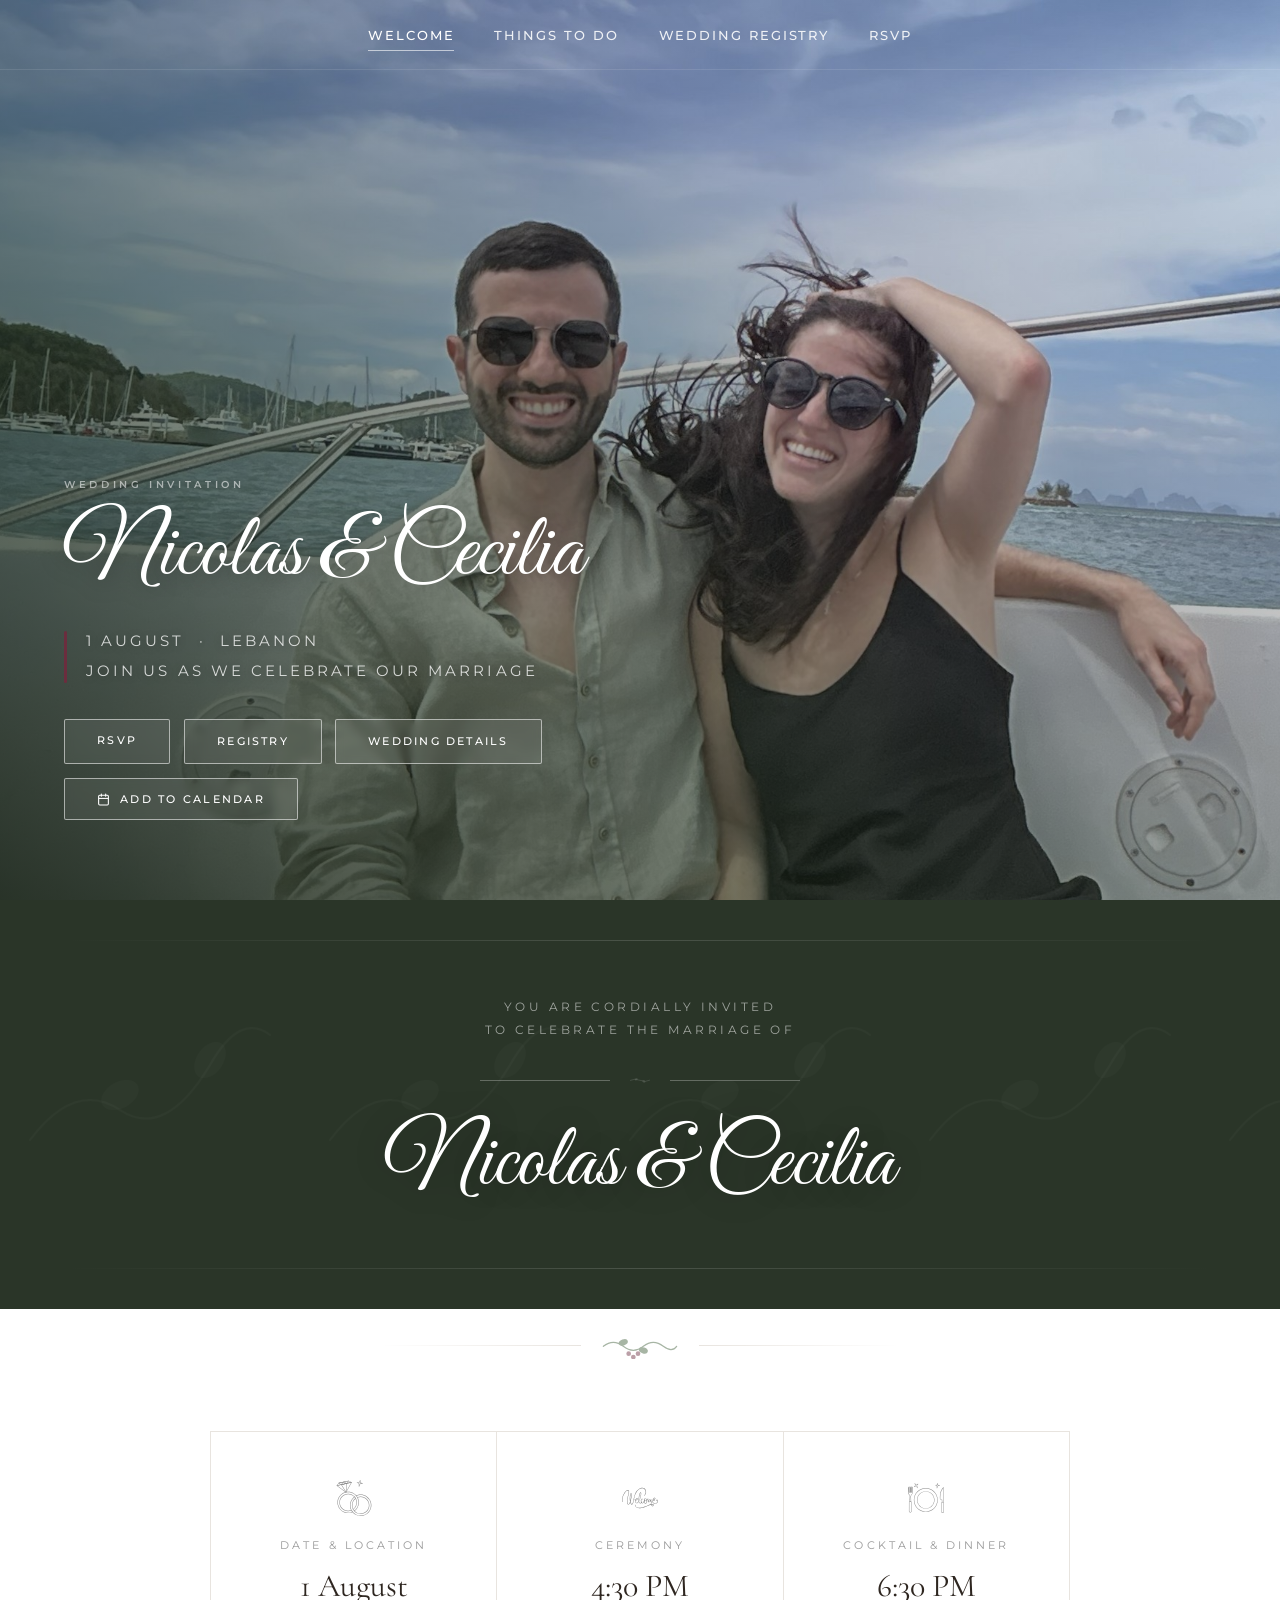
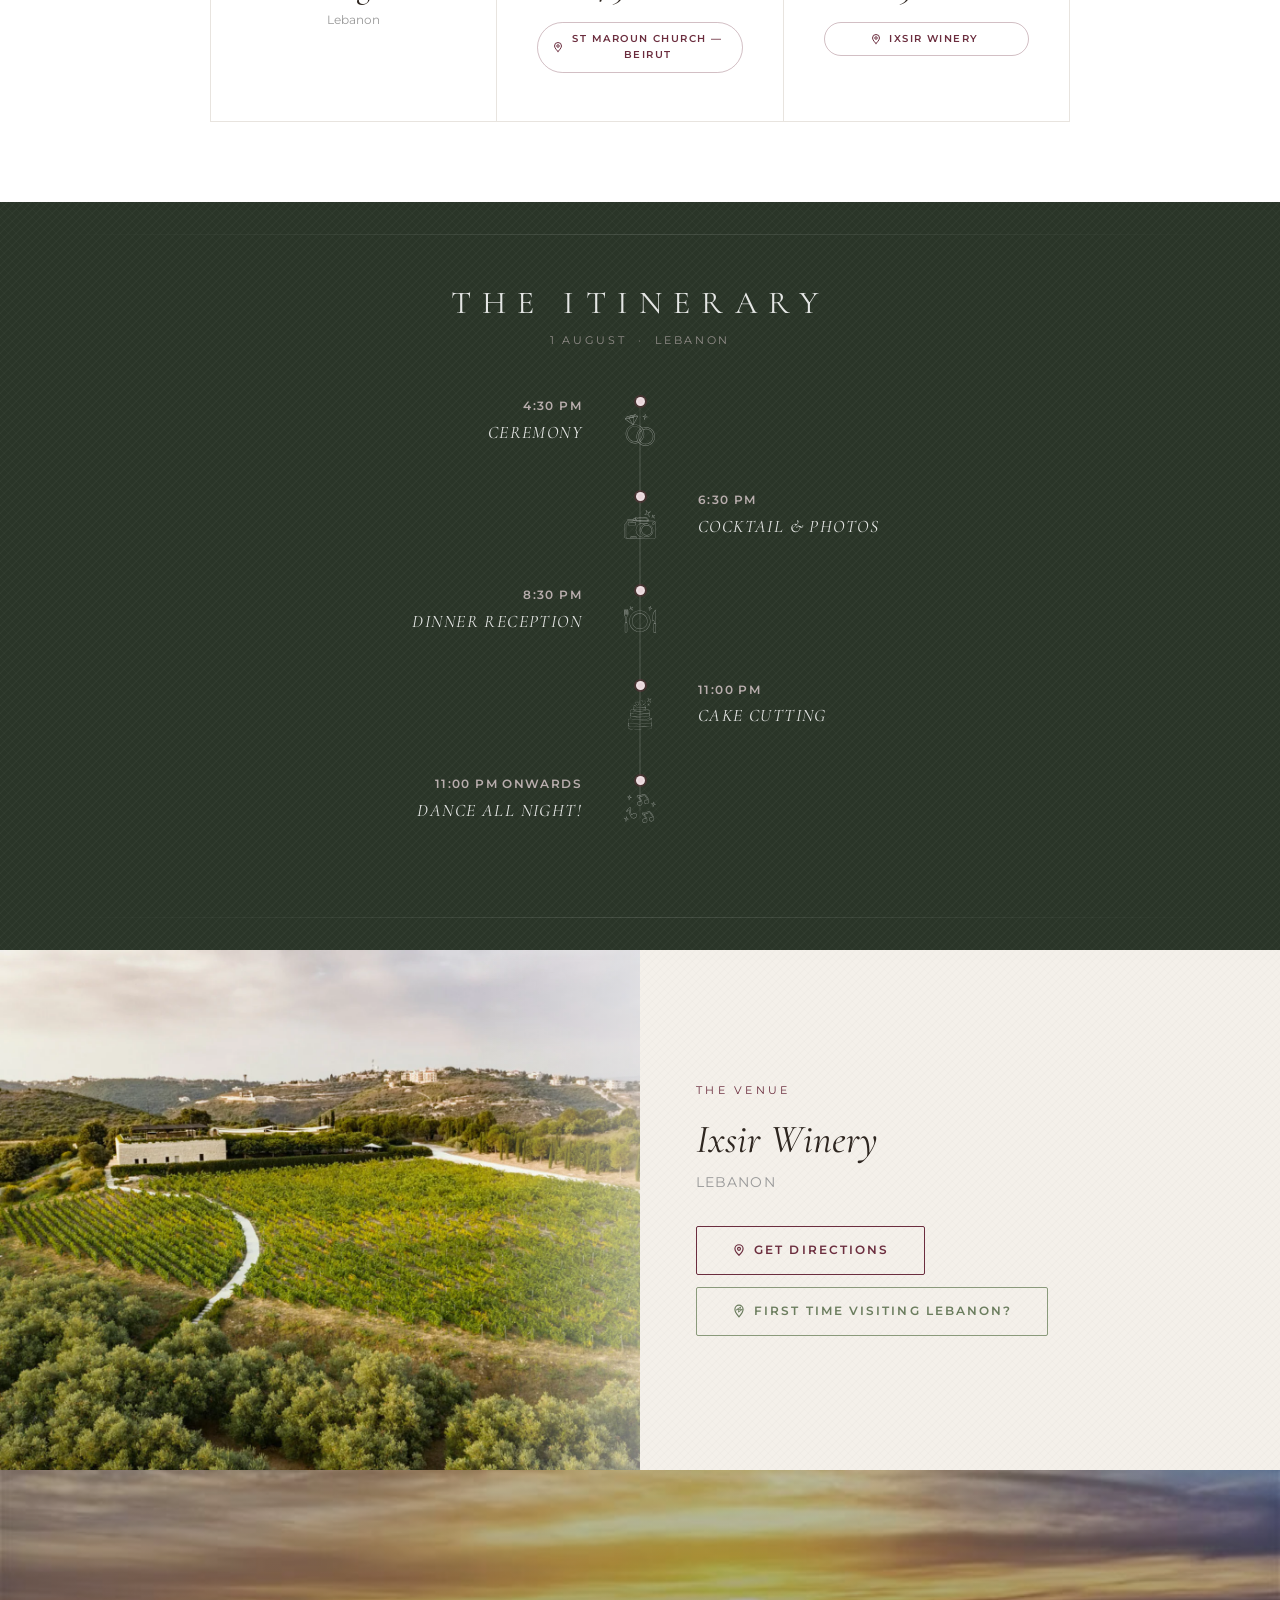
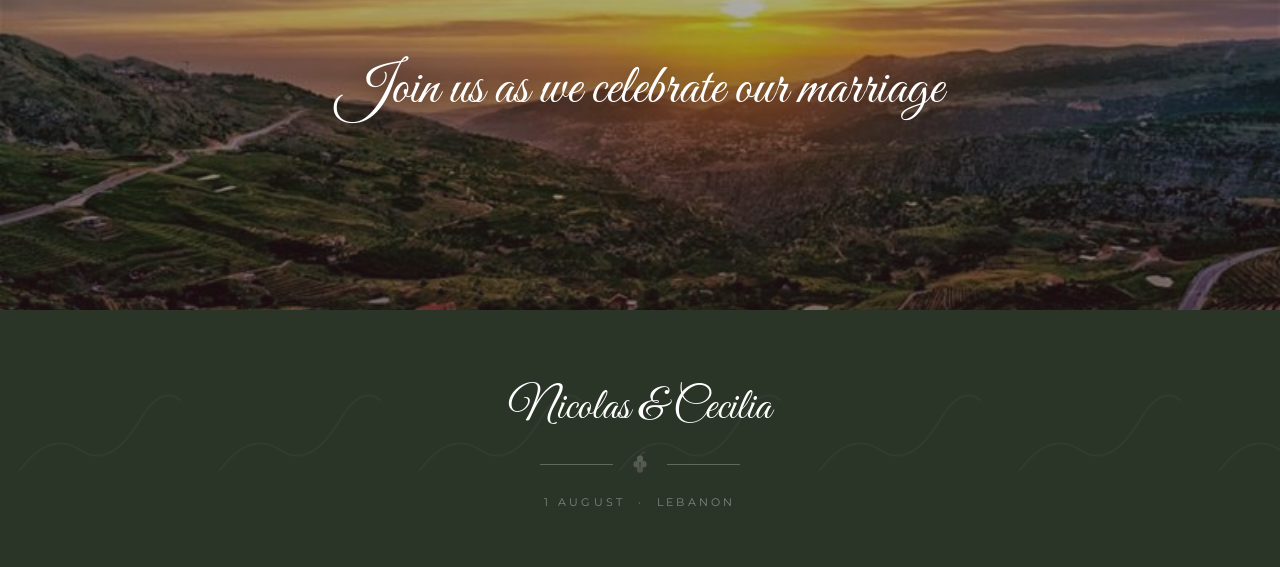
==== commit 3f006874: "Home page picture" ====
--- a/index.html
+++ b/index.html
@@ -24,28 +24,17 @@
     /* ---- HERO (home page overrides only) ---- */
     .hero {
         background-image: url('images/Home Page/Picture 1 - Background.jpg');
-        background-size: contain;
-        background-position: center top;
-        background-repeat: no-repeat;
-        background-color: transparent;
-    }
-    /* On mobile: taller hero so buttons sit fully in the dark zone below the photo */
+        background-size: cover;
+        background-position: center 30%;
+    }
+    /* On mobile: portrait crop + taller hero so content clears the photo */
     @media (max-width: 768px) {
         .hero {
+            background-image: url('images/Home Page/Picture 1 - Mobile.jpg');
+            background-position: center top;
             height: 100svh;
             min-height: 680px;
         }
-    }
-
-    /* Blurred fill for the side areas when photo is narrower than viewport */
-    .hero-blur-fill {
-        position: absolute;
-        inset: -40px; /* overflow prevents visible blur edges */
-        background-image: url('images/Home Page/Picture 1 - Background.jpg');
-        background-size: cover;
-        background-position: center top;
-        filter: blur(22px) brightness(0.45) saturate(0.8);
-        z-index: -1;
     }
     /* Winery-toned overlay: deep forest-green bottom-left → wine dark */
     .hero::before {
@@ -882,7 +871,6 @@
 
         <!-- ==================== SECTION 1: HERO ==================== -->
         <section class="hero">
-            <div class="hero-blur-fill"></div>
             <div class="hero-content">
                 <span class="hero-page-label">Wedding Invitation</span>
                 <h1 class="script-heading">Nicolas &amp; Cecilia</h1>
